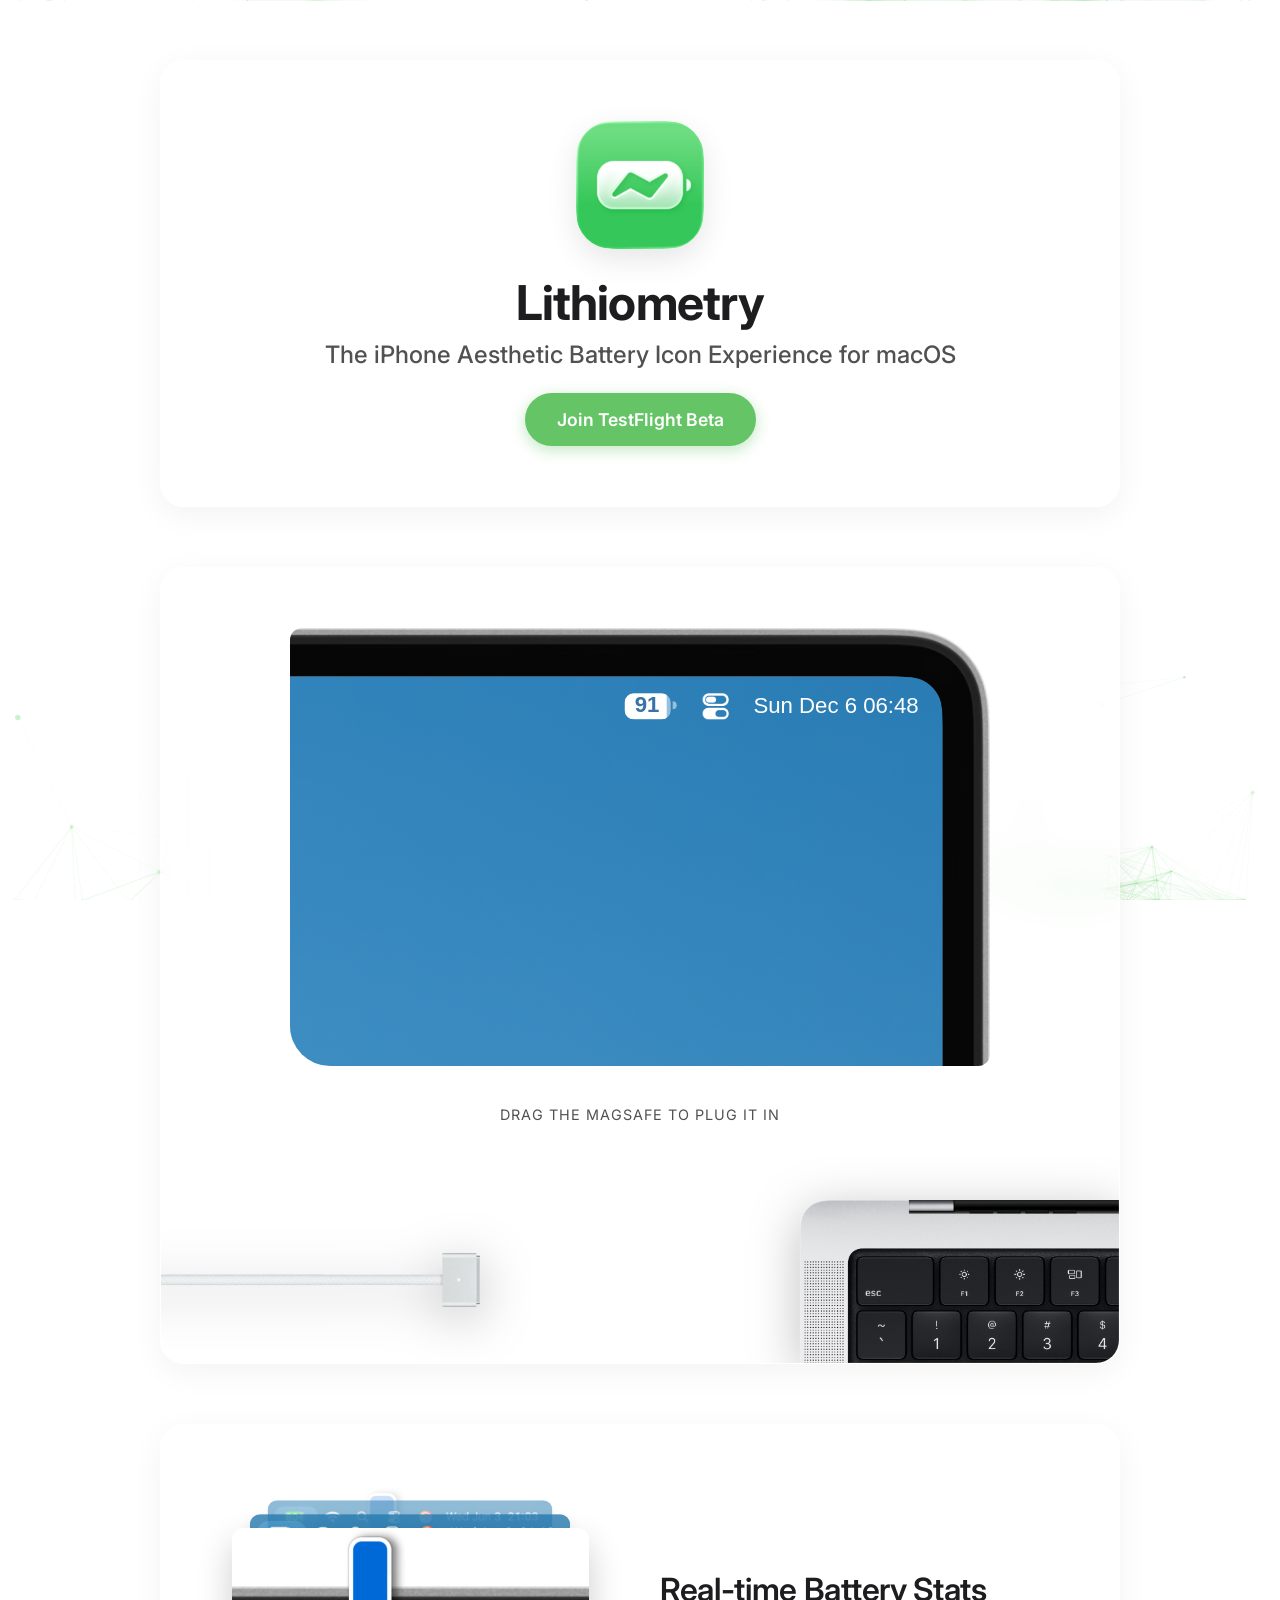
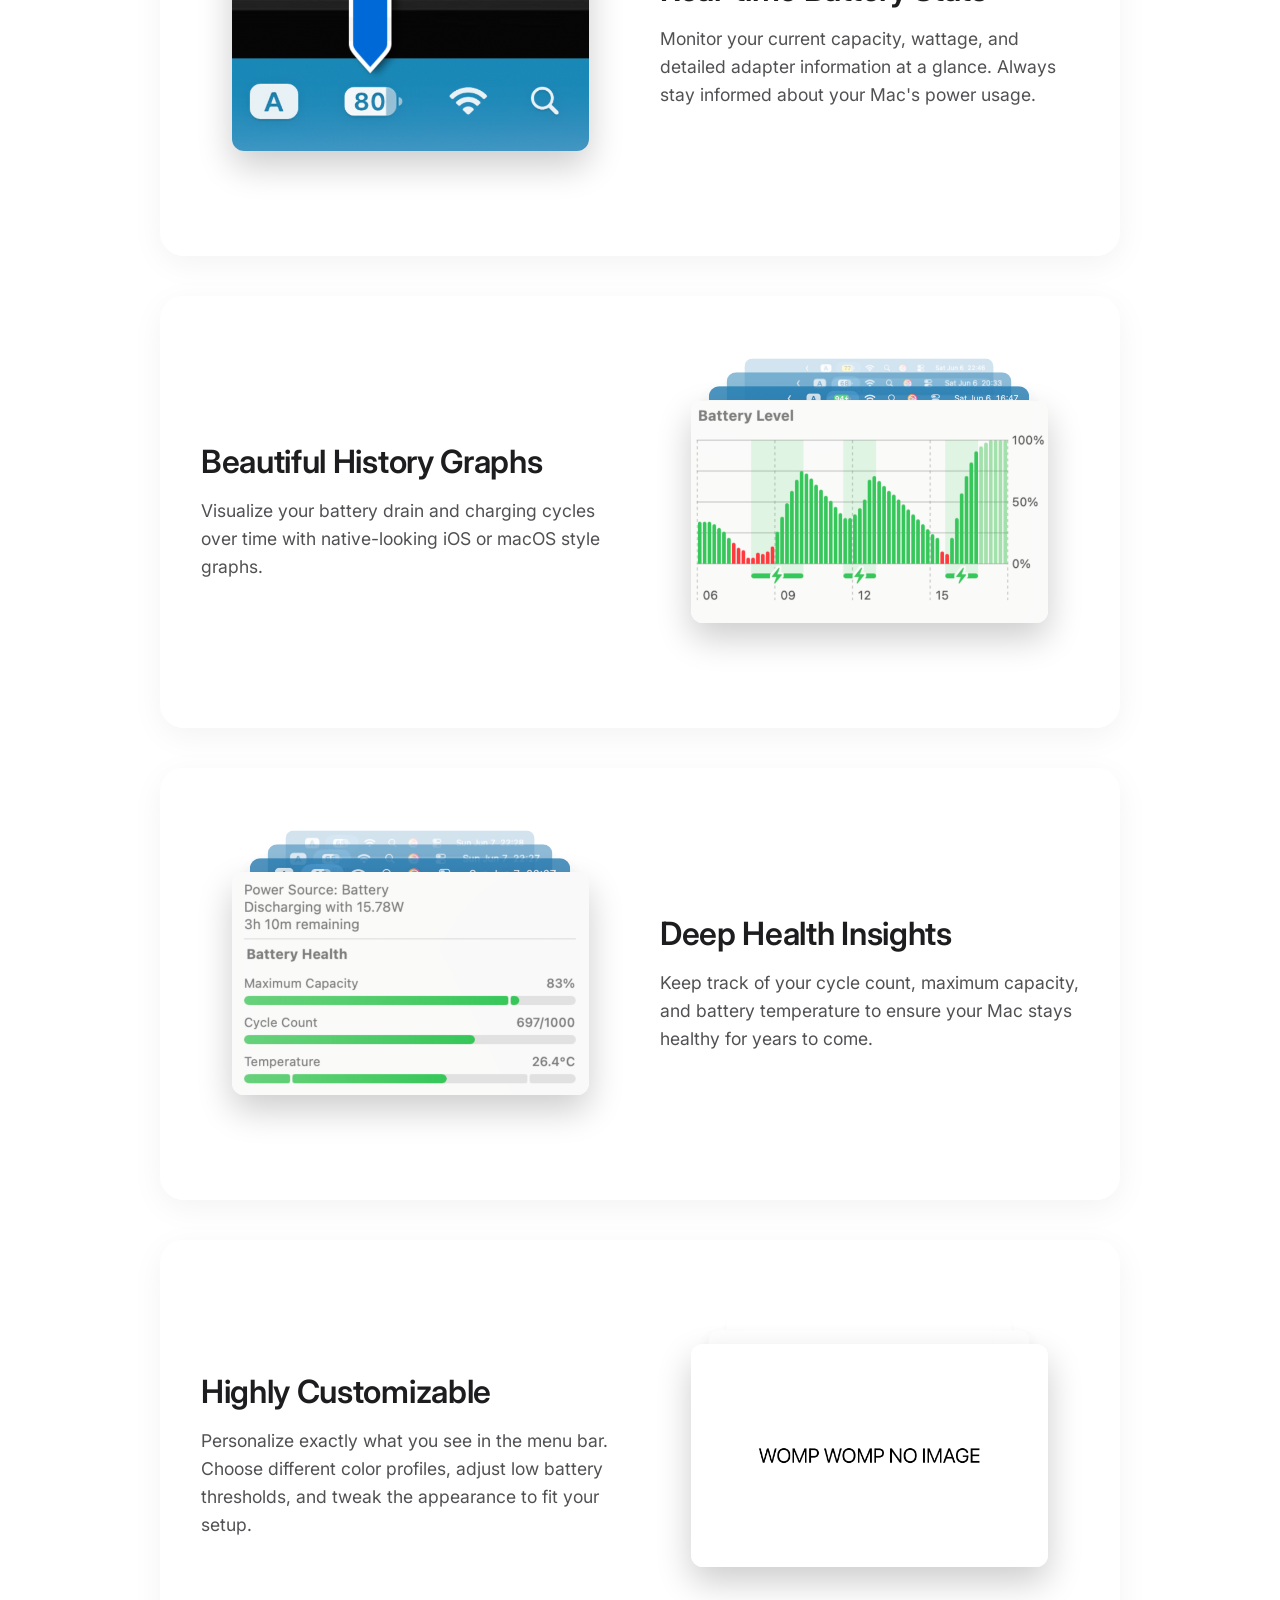
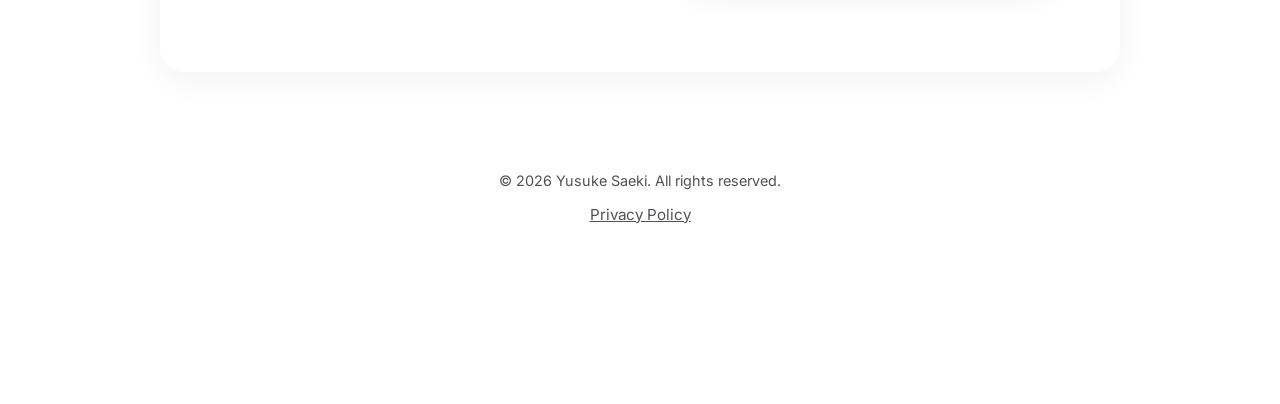
==== lithiometry/index.html @ 9f3504cd "update lithiometry showcase images with new assets" ====
<!DOCTYPE html>
<html lang="en">

<head>
    <meta charset="UTF-8">
    <meta name="viewport" content="width=device-width, initial-scale=1.0">
    <title>Lithiometry - Advanced Battery Monitor</title>

    <!-- Favicon -->
    <link rel="icon" type="image/png" href="../Resources/lithiometry_icon_default.png">
    <link rel="apple-touch-icon" href="../Resources/lithiometry_icon_default.png">

    <!-- Open Graph / Facebook / Slack -->
    <meta property="og:type" content="website">
    <meta property="og:url" content="https://ysthestudio.github.io/lithiometry/">
    <meta property="og:title" content="Lithiometry - The iPhone Aesthetic Battery Icon Experience">
    <meta property="og:description"
        content="The iPhone Aesthetic Battery Icon Experience for macOS. Monitor your current capacity, wattage, and detailed adapter information at a glance.">
    <!-- Replace this image URL with a nice 1200x630 banner-->
    <meta property="og:image" content="https://ysthestudio.github.io/Resources/lithiometry_thumbnail.png">

    <!-- Twitter / X -->
    <meta name="twitter:card" content="summary_large_image">
    <meta name="twitter:url" content="https://ysthestudio.github.io/lithiometry/">
    <meta name="twitter:title" content="Lithiometry - The iPhone Aesthetic Battery Icon Experience">
    <meta name="twitter:description"
        content="The iPhone Aesthetic Battery Icon Experience for macOS. Monitor your current capacity, wattage, and detailed adapter information at a glance.">
    <meta name="twitter:image" content="https://ysthestudio.github.io/Resources/lithiometry_thumbnail.png">

    <!-- Root styles for particles -->
    <link rel="stylesheet" href="../styles.css">
    <!-- Lithiometry specific styles -->
    <link rel="stylesheet" href="styles.css">
    <!-- Google Fonts -->
    <link rel="preconnect" href="https://fonts.googleapis.com">
    <link rel="preconnect" href="https://fonts.gstatic.com" crossorigin>
    <link href="https://fonts.googleapis.com/css2?family=Inter:wght@300;400;500;600;700&display=swap" rel="stylesheet">
</head>

<body>
    <div id="particles-js"></div>

    <main class="content-wrapper">
        <header class="glass-panel hero">
            <img src="../Resources/lithiometry_icon_default.png" alt="Lithiometry Icon" class="app-icon">
            <h1>Lithiometry</h1>
            <p class="tagline">The iPhone Aesthetic Battery Icon Experience for macOS</p>
            <a href="testflight/" class="download-btn">Join TestFlight Beta</a>
        </header>

        <section id="interactive-demo" class="glass-panel">
            <div class="demo-container">
                <!-- Screen and UI -->
                <div id="demo-screen-container">
                    <div id="demo-screen-scaler">
                        <img src="../Resources/screen.png" alt="MacBook Screen" id="demo-screen">
                        <div id="demo-menubar">
                            <div id="demo-battery">
                                <div class="battery-body">
                                    <div class="battery-fill"></div>
                                </div>
                                <div class="battery-tip"></div>
                                <div class="battery-text">42</div>
                                <img src="../Resources/bolt.png" class="battery-bolt" alt="Charging Bolt">
                            </div>
                            <div class="cc-wrapper">
                                <img src="../Resources/control_center.png" id="demo-control-center"
                                    alt="Control Center">
                                <div id="demo-cc-menu">
                                    <div class="cc-toggle" id="cc-low-power">
                                        <img src="../Resources/lowpower_off.png" class="cc-off"
                                            alt="Low Power Mode Off">
                                        <img src="../Resources/lowpower_on.png" class="cc-on" alt="Low Power Mode On">
                                    </div>
                                    <div class="cc-toggle" id="cc-high-power">
                                        <img src="../Resources/highpower_off.png" class="cc-off"
                                            alt="High Power Mode Off">
                                        <img src="../Resources/highpower_on.png" class="cc-on" alt="High Power Mode On">
                                    </div>
                                </div>
                            </div>
                            <div id="demo-clock">Tue Jun 2 16:30</div>
                        </div>
                    </div>
                </div>
                <div class="demo-instructions">Drag the MagSafe to plug it in</div>
                <!-- Keyboard and MagSafe -->
                <div id="demo-desk">
                    <img src="../Resources/keyboard.png" alt="MacBook Keyboard" id="demo-keyboard">
                    <div id="demo-snap-zone"></div>
                    <div id="demo-magsafe" draggable="false">
                        <img src="../Resources/magsafe.png" class="magsafe-base" alt="MagSafe Cable" draggable="false">
                        <img src="../Resources/magsafe_charging.png" class="magsafe-led magsafe-amber"
                            alt="MagSafe Charging" draggable="false">
                        <img src="../Resources/magsafe_charged.png" class="magsafe-led magsafe-green"
                            alt="MagSafe Charged" draggable="false">
                    </div>
                    <div id="demo-usbc" draggable="false">
                        <img src="../Resources/usbc_cable.png" class="usbc-base" alt="USB-C Cable" draggable="false">
                    </div>
                </div>
            </div>
        </section>


        <section class="features">
            <div class="glass-panel feature-card">
                <div class="lightbox-nav lightbox-prev">
                    <svg width="24" height="24" viewBox="0 0 24 24" fill="none" stroke="currentColor" stroke-width="2"
                        stroke-linecap="round" stroke-linejoin="round">
                        <polyline points="15 18 9 12 15 6"></polyline>
                    </svg>
                </div>
                <div class="lightbox-nav lightbox-next">
                    <svg width="24" height="24" viewBox="0 0 24 24" fill="none" stroke="currentColor" stroke-width="2"
                        stroke-linecap="round" stroke-linejoin="round">
                        <polyline points="9 18 15 12 9 6"></polyline>
                    </svg>
                </div>
                <div class="feature-image-container image-stack">
                    <img src="../Resources/lithiometry_showcase_1-1.png" alt="Showcase 1-1" class="feature-image">
                    <img src="../Resources/lithiometry_showcase_1-2.png" alt="Showcase 1-2" class="feature-image">
                    <img src="../Resources/lithiometry_showcase_1-3.png" alt="Showcase 1-3" class="feature-image">
                    <!-- <img src="../Resources/lithiometry_showcase_1-4.png" alt="Showcase 1-4" class="feature-image"> -->
                </div>
                <div class="feature-text">
                    <h2>Real-time Battery Stats</h2>
                    <p>Monitor your current capacity, wattage, and detailed adapter information at a glance. Always stay
                        informed about your Mac's power usage.</p>
                </div>
            </div>

            <div class="glass-panel feature-card reverse">
                <div class="lightbox-nav lightbox-prev">
                    <svg width="24" height="24" viewBox="0 0 24 24" fill="none" stroke="currentColor" stroke-width="2"
                        stroke-linecap="round" stroke-linejoin="round">
                        <polyline points="15 18 9 12 15 6"></polyline>
                    </svg>
                </div>
                <div class="lightbox-nav lightbox-next">
                    <svg width="24" height="24" viewBox="0 0 24 24" fill="none" stroke="currentColor" stroke-width="2"
                        stroke-linecap="round" stroke-linejoin="round">
                        <polyline points="9 18 15 12 9 6"></polyline>
                    </svg>
                </div>
                <div class="feature-image-container image-stack">
                    <img src="../Resources/lithiometry_showcase_2-1.png" alt="Showcase 2-1" class="feature-image">
                    <img src="../Resources/lithiometry_showcase_2-2.png" alt="Showcase 2-2" class="feature-image">
                    <img src="../Resources/lithiometry_showcase_2-3.png" alt="Showcase 2-3" class="feature-image">
                    <img src="../Resources/lithiometry_showcase_2-4.png" alt="Showcase 2-4" class="feature-image">
                </div>
                <div class="feature-text">
                    <h2>Beautiful History Graphs</h2>
                    <p>Visualize your battery drain and charging cycles over time with native-looking iOS or macOS style
                        graphs.</p>
                </div>
            </div>

            <div class="glass-panel feature-card">
                <div class="lightbox-nav lightbox-prev">
                    <svg width="24" height="24" viewBox="0 0 24 24" fill="none" stroke="currentColor" stroke-width="2"
                        stroke-linecap="round" stroke-linejoin="round">
                        <polyline points="15 18 9 12 15 6"></polyline>
                    </svg>
                </div>
                <div class="lightbox-nav lightbox-next">
                    <svg width="24" height="24" viewBox="0 0 24 24" fill="none" stroke="currentColor" stroke-width="2"
                        stroke-linecap="round" stroke-linejoin="round">
                        <polyline points="9 18 15 12 9 6"></polyline>
                    </svg>
                </div>
                <div class="feature-image-container image-stack">
                    <img src="../Resources/lithiometry_showcase_3-1.png" alt="Showcase 3-1" class="feature-image">
                    <img src="../Resources/lithiometry_showcase_3-2.png" alt="Showcase 3-2" class="feature-image">
                    <img src="../Resources/lithiometry_showcase_3-3.png" alt="Showcase 3-3" class="feature-image">
                    <img src="../Resources/lithiometry_showcase_3-4.png" alt="Showcase 3-4" class="feature-image">
                </div>
                <div class="feature-text">
                    <h2>Deep Health Insights</h2>
                    <p>Keep track of your cycle count, maximum capacity, and battery temperature to ensure your Mac
                        stays healthy for years to come.</p>
                </div>
            </div>

            <div class="glass-panel feature-card reverse">
                <div class="lightbox-nav lightbox-prev">
                    <svg width="24" height="24" viewBox="0 0 24 24" fill="none" stroke="currentColor" stroke-width="2"
                        stroke-linecap="round" stroke-linejoin="round">
                        <polyline points="15 18 9 12 15 6"></polyline>
                    </svg>
                </div>
                <div class="lightbox-nav lightbox-next">
                    <svg width="24" height="24" viewBox="0 0 24 24" fill="none" stroke="currentColor" stroke-width="2"
                        stroke-linecap="round" stroke-linejoin="round">
                        <polyline points="9 18 15 12 9 6"></polyline>
                    </svg>
                </div>
                <div class="feature-image-container image-stack">
                    <img src="../Resources/placeholder4.png" alt="Showcase 4" class="feature-image">
                    <img src="../Resources/placeholder1.png" alt="Showcase 1" class="feature-image">
                    <img src="../Resources/placeholder2.png" alt="Showcase 2" class="feature-image">
                    <img src="../Resources/placeholder3.png" alt="Showcase 3" class="feature-image">
                </div>
                <div class="feature-text">
                    <h2>Highly Customizable</h2>
                    <p>Personalize exactly what you see in the menu bar. Choose different color profiles, adjust low
                        battery thresholds, and tweak the appearance to fit your setup.</p>
                </div>
            </div>
        </section>

        <footer>
            <p>&copy; 2026 Yusuke Saeki. All rights reserved.</p>
            <a href="privacy/" class="privacy-link">Privacy Policy</a>
        </footer>
    </main>

    <script src="../particles.min.js"></script>
    <script src="../script.js"></script>
    <script src="demo.js"></script>
    <script>
        // Initialize image stacks to support any number of images
        document.querySelectorAll('.image-stack').forEach(stack => {
            const images = Array.from(stack.querySelectorAll('.feature-image'));
            if (images.length === 0) return;

            // If less than 4, duplicate the FULL set until we have at least 4
            // This prevents duplicate adjacent images when rotating (e.g. A, B, C -> A, B, C, A, B, C)
            if (images.length < 4) {
                const multiplier = Math.ceil(4 / images.length);
                for (let m = 1; m < multiplier; m++) {
                    images.forEach(img => {
                        const clone = img.cloneNode(true);
                        stack.appendChild(clone);
                    });
                }
            }

            // Assign initial classes based on DOM order
            const allImages = Array.from(stack.querySelectorAll('.feature-image'));
            allImages.forEach((img, index) => {
                img.className = img.className.replace(/stack-pos-\d/g, '').trim();
                img.classList.remove('stack-in-back');

                if (index < 4) {
                    img.classList.add(`stack-pos-${index}`);
                } else {
                    img.classList.add('stack-in-back');
                }
            });
        });

        function cycleStack(container, forceDirection = null) {
            if (container.dataset.animating === 'true') return;
            container.dataset.animating = 'true';

            const images = Array.from(container.querySelectorAll('.feature-image:not(.ghost-clone)'));
            const frontImg = images[0];

            const isReverse = container.closest('.feature-card').classList.contains('reverse');
            const outClass = forceDirection || (isReverse ? 'stack-out-right' : 'stack-out-left');

            if (frontImg) {
                // 1. Create a ghost clone for the flick-out animation (copies inline drag styles)
                const clone = frontImg.cloneNode(true);
                clone.classList.add('ghost-clone');
                container.appendChild(clone);

                // Force layout so clone locks in its starting dragged position
                clone.getBoundingClientRect();

                // Re-enable CSS transitions on clone
                clone.style.transition = '';

                if (typeof forceDirection === 'number') {
                    // Extract the exact absolute pixel position from the active CSS state
                    let currentTx = 0;
                    const computed = window.getComputedStyle(clone).transform;
                    if (computed && computed !== 'none') {
                        const vals = computed.split('(')[1].split(')')[0].split(',');
                        currentTx = parseFloat(vals[4]);
                    }

                    // Dynamic trajectory! Force the travel distance to be exactly 50% of the screen width from the starting point
                    const targetX = currentTx + Math.sign(forceDirection) * (window.innerWidth * 0.5);
                    const targetRotate = forceDirection * 0.1 + Math.sign(forceDirection) * 20;
                    clone.style.transform = `translateX(${targetX}px) translateY(-50px) scale(0.9) rotate(${targetRotate}deg)`;
                    clone.className = clone.className.replace(/stack-pos-\d/g, '').trim();
                    clone.classList.add('stack-out-dynamic');
                } else {
                    // Fallback to static CSS destination
                    clone.style.transform = '';
                    clone.className = clone.className.replace(/stack-pos-\d/g, '').trim();
                    clone.classList.add(outClass);
                }

                // Destroy clone after animation finishes
                setTimeout(() => clone.remove(), 500);

                // 2. Clear real image inline styles so it can teleport!
                frontImg.style.transition = '';
                frontImg.style.transform = '';
                frontImg.style.opacity = '';

                // Instantly teleport the REAL image to the back
                frontImg.className = 'feature-image stack-in-back';
                container.appendChild(frontImg);

                // Force layout so teleport happens instantly
                frontImg.getBoundingClientRect();

                // 3. Begin animating REAL images into their new positions
                const newImages = Array.from(container.querySelectorAll('.feature-image:not(.ghost-clone)'));
                newImages.forEach((img, index) => {
                    img.className = img.className.replace(/stack-pos-\d/g, '').replace('stack-in-back', '').trim();
                    if (!img.classList.contains('feature-image')) {
                        img.classList.add('feature-image');
                    }
                    if (index < 4) {
                        img.classList.add(`stack-pos-${index}`);
                    } else {
                        img.classList.add('stack-in-back');
                    }
                });
            }

            setTimeout(() => {
                container.dataset.animating = 'false';
            }, 150);
        }

        // Add touch and mouse drag capabilities to all image stacks
        document.querySelectorAll('.image-stack').forEach(stack => {
            let isDragging = false;
            let startX = 0;
            let currentX = 0;
            let topCard = null;

            stack.addEventListener('pointerdown', (e) => {
                // Ignore clicks if animating or if it's a right click
                if (stack.dataset.animating === 'true' || e.button === 2) return;

                const cardContainer = stack.closest('.feature-card');
                if (cardContainer && cardContainer.classList.contains('expanded')) {
                    // When expanded, strictly restrict dragging to the front card!
                    if (!e.target.classList.contains('stack-pos-0')) {
                        return;
                    }
                }

                topCard = stack.querySelector('.stack-pos-0');
                if (topCard) {
                    isDragging = true;
                    startX = e.clientX;
                    currentX = startX; // Initialize currentX
                    topCard.style.transition = 'opacity 0.2s ease';
                    stack.classList.add('is-dragging');
                    stack.setPointerCapture(e.pointerId);
                }
            });

            stack.addEventListener('pointermove', (e) => {
                if (!isDragging || !topCard) return;
                currentX = e.clientX;
                const deltaX = currentX - startX;
                const rotate = Math.max(-45, Math.min(45, deltaX * 0.05));

                // Fade to 80% opacity to visually indicate that the flick threshold has been reached!
                if (Math.abs(deltaX) > 100) {
                    topCard.style.opacity = '0.8';
                } else {
                    topCard.style.opacity = '1';
                }

                const card = stack.closest('.feature-card');
                if (card && card.classList.contains('expanded')) {
                    const style = getComputedStyle(card);
                    const expandX = style.getPropertyValue('--expand-x').trim();
                    const expandY = style.getPropertyValue('--expand-y').trim() || '0px';
                    const expandScale = style.getPropertyValue('--expand-scale').trim();
                    // Apply deltaX seamlessly on top of the expanded CSS state
                    topCard.style.transform = `translate(calc(${expandX} + ${deltaX}px), ${expandY}) scale(${expandScale}) rotate(${rotate}deg)`;
                } else {
                    // Normal drag state
                    topCard.style.transform = `translateX(${deltaX}px) scale(1.02) rotate(${rotate}deg)`;
                }
            });

            const handlePointerEnd = (e) => {
                if (!isDragging) return;
                isDragging = false;
                stack.classList.remove('is-dragging');

                try {
                    stack.releasePointerCapture(e.pointerId);
                } catch (err) { } // Ignore if capture was already lost

                if (!topCard) return;

                const deltaX = currentX - startX;

                // If dragged more than 100px, trigger the cycle!
                if (Math.abs(deltaX) > 100) {
                    cycleStack(stack, deltaX);
                    const card = stack.closest('.feature-card');
                    if (card) {
                        card.dataset.ignoreClick = 'true';
                        setTimeout(() => delete card.dataset.ignoreClick, 50);
                    }
                } else {
                    // Restore CSS transition engine and clear inline transforms for snap back
                    topCard.style.transition = '';
                    topCard.style.transform = '';
                    topCard.style.opacity = '';

                    if (Math.abs(deltaX) < 10) {
                        // It was a tap/click! Toggle the expanded lightbox state
                        const card = stack.closest('.feature-card');
                        if (card) {
                            if (!card.classList.contains('expanded')) {
                                // Dynamically calculate the exact physical distance to the center of the card!
                                const cardRect = card.getBoundingClientRect();
                                const stackRect = stack.getBoundingClientRect();

                                const cardCenter = cardRect.left + cardRect.width / 2;
                                const stackCenter = stackRect.left + stackRect.width / 2;
                                const offsetToCenter = cardCenter - stackCenter;

                                const cardCenterY = cardRect.top + cardRect.height / 2;
                                const stackCenterY = stackRect.top + stackRect.height / 2;
                                const offsetToCenterY = cardCenterY - stackCenterY;

                                card.style.setProperty('--expand-x', `${offsetToCenter}px`);
                                card.style.setProperty('--expand-y', `${offsetToCenterY}px`);
                                card.classList.add('expanded');
                                card.dataset.ignoreClick = 'true';
                                setTimeout(() => delete card.dataset.ignoreClick, 50);
                            }
                        }
                    }
                }

                topCard = null;
            };

            stack.addEventListener('pointerup', handlePointerEnd);
            stack.addEventListener('pointercancel', handlePointerEnd);
        });

        // Setup lightbox navigation buttons
        document.querySelectorAll('.lightbox-nav').forEach(btn => {
            btn.addEventListener('pointerdown', e => e.stopPropagation());
            btn.addEventListener('click', e => {
                e.stopPropagation();
                const card = btn.closest('.feature-card');
                const stack = card.querySelector('.image-stack');
                if (btn.classList.contains('lightbox-prev')) {
                    // Simulate a fast swipe to the left
                    cycleStack(stack, -150);
                } else {
                    // Simulate a fast swipe to the right
                    cycleStack(stack, 150);
                }
            });
        });

        // Keep expanded images perfectly centered during device orientation changes
        window.addEventListener('resize', () => {
            document.querySelectorAll('.feature-card.expanded').forEach(card => {
                const stack = card.querySelector('.image-stack');
                if (stack) {
                    const cardRect = card.getBoundingClientRect();
                    const stackRect = stack.getBoundingClientRect();

                    const cardCenter = cardRect.left + cardRect.width / 2;
                    const stackCenter = stackRect.left + stackRect.width / 2;
                    const offsetToCenter = cardCenter - stackCenter;

                    const cardCenterY = cardRect.top + cardRect.height / 2;
                    const stackCenterY = stackRect.top + stackRect.height / 2;
                    const offsetToCenterY = cardCenterY - stackCenterY;

                    card.style.setProperty('--expand-x', `${offsetToCenter}px`);
                    card.style.setProperty('--expand-y', `${offsetToCenterY}px`);
                }
            });
        });

        // Click outside to minimize
        document.addEventListener('click', e => {
            // Ignore clicks on lightbox navigation buttons
            if (e.target.closest('.lightbox-nav')) return;

            const expandedCard = document.querySelector('.feature-card.expanded');

            // Minimize if they clicked the overlay OR background cards, but NEVER the main zoomed image
            if (expandedCard && e.target.closest('.feature-card.expanded')) {
                if (!e.target.classList.contains('stack-pos-0') && !expandedCard.dataset.ignoreClick) {
                    expandedCard.classList.remove('expanded');
                }
            }
        });
    </script>
</body>

</html>
---- styles.css ----
:root {
    --bg-color: #ffffff;
}

* {
    margin: 0;
    padding: 0;
    box-sizing: border-box;
}

body, html {
    background-color: var(--bg-color);
    overflow: hidden;
    width: 100%;
    height: 100%;
}

#particles-js {
    position: fixed;
    top: 0;
    left: 0;
    width: 100%;
    height: 100%;
    z-index: 0;
}
---- lithiometry/styles.css ----
:root {
    --glass-bg: rgba(255, 255, 255, 0.4);
    --glass-border: rgba(255, 255, 255, 0.5);
    --glass-shadow: rgba(0, 0, 0, 0.05);
    --text-primary: #1d1d1f;
    --text-secondary: #515154;
    --accent: #65C466;
    /* Green from particles */
    --accent-hover: #54a555;
}

body,
html {
    overflow-y: auto !important;
    /* override the overflow: hidden in root styles.css */
    height: auto !important;
    min-height: 100vh;
    font-family: 'Inter', -apple-system, BlinkMacSystemFont, sans-serif;
    color: var(--text-primary);
    scroll-behavior: smooth;
}

#particles-js {
    pointer-events: none;
}

.content-wrapper {
    position: relative;
    z-index: 10;
    max-width: 1000px;
    margin: 0 auto;
    padding: 60px 20px;
    display: flex;
    flex-direction: column;
    gap: 60px;
}

.glass-panel {
    background: var(--glass-bg);
    backdrop-filter: blur(20px);
    -webkit-backdrop-filter: blur(20px);
    border: 1px solid var(--glass-border);
    border-radius: 24px;
    box-shadow: 0 8px 32px var(--glass-shadow);
    padding: 40px;
    transition: transform 0.3s ease, box-shadow 0.3s ease;
}

.glass-panel:hover {
    transform: translateY(-5px);
    box-shadow: 0 12px 48px rgba(0, 0, 0, 0.1);
}

.hero {
    text-align: center;
    display: flex;
    flex-direction: column;
    align-items: center;
    padding: 60px 40px;
    animation: fadeUp 0.8s ease-out;
}

.app-icon {
    width: 128px;
    height: 128px;
    margin-bottom: 24px;
    border-radius: 36px;
    box-shadow: 0 10px 30px rgba(0, 0, 0, 0.1);
}

.hero h1 {
    font-size: 3rem;
    font-weight: 700;
    letter-spacing: -0.02em;
    margin-bottom: 8px;
}

.hero .tagline {
    font-size: 1.5rem;
    font-weight: 500;
    color: var(--text-secondary);
    margin-bottom: 24px;
}

.hero .description {
    font-size: 1.1rem;
    max-width: 600px;
    line-height: 1.6;
    color: var(--text-secondary);
    margin-bottom: 40px;
}

.download-btn {
    display: inline-block;
    background: var(--accent);
    color: white;
    font-weight: 600;
    font-size: 1.1rem;
    padding: 16px 32px;
    border-radius: 999px;
    text-decoration: none;
    transition: all 0.2s ease;
    box-shadow: 0 4px 15px rgba(101, 196, 102, 0.4);
}

.download-btn:hover {
    background: var(--accent-hover);
    transform: scale(1.05);
    box-shadow: 0 6px 20px rgba(101, 196, 102, 0.5);
}

.privacy-link {
    display: block;
    margin-top: 16px;
    color: var(--text-secondary);
    text-decoration: underline;
    font-size: 0.95rem;
    transition: color 0.2s ease;
}

.privacy-link:hover {
    color: var(--accent);
}

.features {
    display: flex;
    flex-direction: column;
    gap: 40px;
}

.lightbox-nav {
    position: absolute;
    top: 50%;
    transform: translateY(-50%);
    width: 48px;
    height: 48px;
    background: rgba(255, 255, 255, 0.15);
    backdrop-filter: blur(8px);
    border: 1px solid rgba(255, 255, 255, 0.2);
    border-radius: 50%;
    display: flex;
    align-items: center;
    justify-content: center;
    color: white;
    cursor: pointer;
    z-index: 30;
    opacity: 0;
    pointer-events: none;
    transition: all 0.3s ease;
    user-select: none;
    -webkit-user-select: none;
}

.lightbox-nav:hover {
    background: rgba(255, 255, 255, 0.25);
    transform: translateY(-50%) scale(1.1);
}

.lightbox-nav:active {
    transform: translateY(-50%) scale(0.95);
}

.feature-card.expanded .lightbox-nav {
    opacity: 1;
    pointer-events: auto;
}

.lightbox-prev {
    left: 40px;
}

.lightbox-next {
    right: 40px;
}

.lightbox-nav svg {
    pointer-events: none;
}

.feature-card {
    display: flex;
    align-items: center;
    gap: 40px;
    padding: 40px;
    position: relative;
    --expand-x: 55%;
    --expand-scale: 1.8;
}

.feature-card::after {
    content: '';
    position: absolute;
    inset: 0;
    background: rgba(0, 0, 0, 0.4);
    border-radius: inherit;
    opacity: 0;
    transition: opacity 0.4s ease;
    pointer-events: none;
    z-index: 5;
    backdrop-filter: blur(5px);
}

.feature-card.expanded {
    cursor: zoom-out;
}

.feature-card.expanded::after {
    opacity: 1;
}

.feature-card.expanded .image-stack {
    z-index: 10;
    cursor: zoom-out;
}

.feature-card.expanded .image-stack .stack-pos-0 {
    transform: translate(var(--expand-x), var(--expand-y, 0px)) scale(var(--expand-scale));
    z-index: 20;
    box-shadow: 0 40px 80px rgba(0, 0, 0, 0.5);
    cursor: grab;
}

.feature-card.expanded .image-stack.is-dragging .stack-pos-0 {
    cursor: grabbing !important;
}

.feature-card.expanded .feature-text {
    opacity: 0.2;
    filter: blur(4px);
}

.feature-card .feature-text {
    transition: opacity 0.4s ease, filter 0.4s ease;
}

.feature-card.reverse {
    flex-direction: row-reverse;
    --expand-x: -55%;
}

.image-stack {
    flex: 1;
    position: relative;
    width: 100%;
    height: 350px;
    cursor: pointer;
    perspective: 1000px;
    display: flex;
    justify-content: center;
    align-items: center;
    touch-action: none;
    user-select: none;
    -webkit-user-select: none;
}

.image-stack .feature-image {
    position: absolute;
    width: 85%;
    max-width: 400px;
    height: auto;
    border-radius: 12px;
    transition: all 0.5s cubic-bezier(0.25, 1, 0.5, 1);
    transform-origin: center center;
    -webkit-user-drag: none;
    user-select: none;
    -webkit-user-select: none;
}

.stack-pos-0 {
    transform: translateY(0) scale(1);
    z-index: 4;
    opacity: 1;
    box-shadow: 0 15px 35px rgba(0, 0, 0, 0.2);
}

.stack-pos-1 {
    transform: translateY(-25px) scale(0.9);
    z-index: 3;
    opacity: 0.8;
    box-shadow: 0 10px 20px rgba(0, 0, 0, 0.1);
}

.stack-pos-2 {
    transform: translateY(-50px) scale(0.8);
    z-index: 2;
    opacity: 0.5;
    box-shadow: 0 5px 10px rgba(0, 0, 0, 0.05);
}

.stack-pos-3 {
    transform: translateY(-75px) scale(0.7);
    z-index: 1;
    opacity: 0.2;
    box-shadow: 0 2px 5px rgba(0, 0, 0, 0.02);
    pointer-events: none;
}

.stack-out-right {
    transform: translateX(120%) translateY(-20px) scale(0.9) rotate(10deg);
    z-index: 5;
    opacity: 0.0;
    pointer-events: none;
}

.stack-out-left {
    transform: translateX(-120%) translateY(-20px) scale(0.9) rotate(-10deg);
    z-index: 5;
    opacity: 0.0;
    pointer-events: none;
}

.stack-out-dynamic {
    z-index: 5;
    opacity: 0.0 !important;
    pointer-events: none;
}

.stack-in-back {
    transform: translateY(-100px) scale(0.5);
    z-index: 1;
    opacity: 0;
    pointer-events: none;
    transition: none !important;
}

.image-stack:hover .stack-pos-0 {
    transform: translateY(0px) scale(1.02);
    box-shadow: 0 15px 35px rgba(0, 0, 0, 0.3);
}

.feature-text {
    flex: 1;
}

.feature-text h2 {
    font-size: 2rem;
    font-weight: 600;
    margin-bottom: 16px;
    letter-spacing: -0.01em;
}

.feature-text p {
    font-size: 1.1rem;
    line-height: 1.6;
    color: var(--text-secondary);
}

footer {
    text-align: center;
    padding: 40px 20px 120px;
    color: var(--text-secondary);
    font-size: 0.9rem;
}

@keyframes fadeUp {
    from {
        opacity: 0;
        transform: translateY(30px);
    }

    to {
        opacity: 1;
        transform: translateY(0);
    }
}

/* Scroll reveals */
.feature-card {
    animation: reveal 0.8s ease-out both;
    animation-timeline: view();
    animation-range: entry 5% cover 15%;
}

@keyframes reveal {
    from {
        opacity: 0;
        transform: translateY(50px) scale(0.95);
    }

    to {
        opacity: 1;
        transform: translateY(0) scale(1);
    }
}

@media (max-width: 768px) {

    .feature-card,
    .feature-card.reverse {
        flex-direction: column;
        text-align: center;
        gap: 20px;
        --expand-x: 0%;
        --expand-scale: 1.15;
    }

    .lightbox-prev {
        left: 10px;
    }

    .lightbox-next {
        right: 10px;
    }

    .image-stack,
    .feature-text {
        flex: none;
        width: 100%;
    }

    .image-stack {
        height: 280px;
        margin-top: 20px;
        margin-bottom: 0;
    }

    .hero h1 {
        font-size: 2.2rem;
    }

    .hero .tagline {
        font-size: 1.2rem;
    }
}

/* Interactive Demo Scene */
#interactive-demo {
    display: flex;
    flex-direction: column;
    align-items: center;
    padding: 60px 20px 25% 20px;
    /* Fluid aspect-ratio padding (16.94% keyboard + 8% gap) */
    position: relative;
    overflow: hidden;
}

.demo-container {
    width: 100%;
    max-width: 900px;
    display: flex;
    flex-direction: column;
    align-items: center;
    gap: 20px;
}

#demo-screen-container {
    position: relative;
    width: 100%;
    max-width: 700px;
    border-radius: 12px;
    border-bottom-left-radius: 40px;
    overflow: hidden;
    user-select: none;
    -webkit-user-select: none;
}

#demo-screen-container img {
    -webkit-user-drag: none;
    user-select: none;
    -webkit-user-select: none;
}

#demo-screen-scaler {
    width: 100%;
    height: 100%;
    /* Translate offsets hide 100px of the 2560x1600 original image (3.9% X, 6.25% Y) */
    transform: scale(2) translate(3.90625%, -6.25%);
    transform-origin: top right;
}

#demo-screen {
    width: 100%;
    height: auto;
    display: block;
}

/* Menubar overlay */
#demo-menubar {
    --base-h: 50cqh;
    --h: var(--js-h, var(--base-h));

    position: absolute;
    top: 12%;
    right: 9%;
    height: 6%;
    width: 45%;
    /* Provide intrinsic width for size container query and clock */
    container-type: size;
    display: flex;
    align-items: center;
    justify-content: flex-end;
}

/* Battery Icon CSS replicating swift logic */
#demo-battery {
    /* The base grid height from your container */
    --body-w: calc(var(--h) * 23.5 / 13);

    position: relative;
    width: calc(var(--h) * 27 / 13);
    height: calc(var(--h) * 22 / 13);
    display: flex;
    align-items: center;
    font-family: -apple-system, BlinkMacSystemFont, "Segoe UI", sans-serif;
}

@media (max-width: 768px),
(orientation: portrait) {
    /* Portrait specific overrides if necessary */
}

/* The 23.5x13 Body */
.battery-body {
    position: absolute;
    left: 0;
    width: var(--body-w);
    height: var(--h);
    border-radius: calc(var(--h) * 4.5 / 13);
    background: rgba(255, 255, 255, 0.5);
    /* Base Knockout background */
    overflow: hidden;
    transition: background-color 0.3s cubic-bezier(0.33, 1, 0.68, 1);
}

/* The Fill */
.battery-fill {
    height: 100%;
    background: white;
    /* Controlled via JS */
    min-width: 5%;
    /* Prevent total disappearance > 0 */
    transition: width 0.1s linear,
        background-color 0.3s cubic-bezier(0.33, 1, 0.68, 1);
}

/* The Tip (1pt gap, 1.5x4 tip) */
.battery-tip {
    position: absolute;
    left: calc(var(--body-w) + calc(var(--h) * 1 / 13));
    width: calc(var(--h) * 1.5 / 13);
    height: calc(var(--h) * 4 / 13);
    background: rgba(255, 255, 255, 0.5);
    /* Matches body background */
    border-radius: 0 calc(var(--h) * 2 / 13) calc(var(--h) * 2 / 13) 0;
    transition: background-color 0.3s cubic-bezier(0.33, 1, 0.68, 1);
}

/* Text Layer */
.battery-text {
    position: absolute;
    top: 0;
    left: 0;
    width: var(--body-w);
    height: 100%;
    display: flex;
    align-items: center;
    justify-content: center;
    font-size: calc(var(--h) * 11 / 13);
    font-weight: 600;

    /* Faked Knockout effect matching wallpaper color */
    color: #3972a7;
    mix-blend-mode: normal;

    /* -3% translation provides optical centering for SF Pro */
    transform: translateY(-3%) translateX(calc(var(--h) * -0.25 / 13));
    /* Unplugged offset */
    transition: transform 0.3s cubic-bezier(0.33, 1, 0.68, 1),
        color 0.3s cubic-bezier(0.33, 1, 0.68, 1);
    z-index: 2;
}

/* Bolt Icon */
.battery-bolt {
    position: absolute;
    /* Aligned right of text center, accounting for swift boltX offset */
    left: calc(50% + calc(var(--h) * 3.0 / 13));
    height: calc(var(--h) * 8 / 13);
    /* Matched to text font-size */
    width: auto;
    object-fit: contain;

    /* Mask Hack for precise color control */
    background-color: #3972a7;
    -webkit-mask-image: url('../Resources/bolt.png');
    -webkit-mask-size: auto 95%;
    -webkit-mask-repeat: no-repeat;
    -webkit-mask-position: center;
    mask-image: url('../Resources/bolt.png');
    mask-size: auto 95%;
    mask-repeat: no-repeat;
    mask-position: center;
    object-position: -9999px -9999px;

    opacity: 0;
    transform: scale(1.2) translateY(-8.25%);
    transition: opacity 0.45s cubic-bezier(0.33, 1, 0.68, 1), transform 0.45s linear;
    z-index: 3;
}

#demo-battery.single-digit .battery-bolt {
    /* Pulls bolt closer when there's only 1 digit of text */
    left: calc(50% + calc(var(--h) * 1.0 / 13));
}

#demo-battery.ends-in-one .battery-bolt {
    /* Nudges bolt left proportionally to compensate for the narrower '1' glyph */
    margin-left: calc(var(--h) * -1.5 / 13);
}

#demo-clock {
    font-family: -apple-system, BlinkMacSystemFont, "Segoe UI", Roboto, Helvetica, Arial, sans-serif;
    font-size: calc(var(--h) * 11 / 13);
    font-weight: 500;
    color: white;
    margin-left: calc(var(--h) * 12 / 13);
    /* Space from battery */
    white-space: nowrap;
}

/* --- STATE: Plugged In --- */
#demo-battery.plugged-in .battery-body,
#demo-battery.plugged-in .battery-tip {
    /* Blended 25% with black */
    background: rgba(191, 191, 191, 0.5);
}

#demo-battery.plugged-in .battery-fill {
    background: #34c759;
    /* System Green */
}

#demo-battery.plugged-in .battery-text {
    color: white;
    mix-blend-mode: normal;
    transform: translateY(-3%) translateX(calc(var(--h) * -3.0 / 13));
    /* Plugged in offset */
}

#demo-battery.plugged-in .battery-bolt {
    opacity: 1;
    transform: scale(1.05) translateY(-8.25%);
    background-color: white;
}

/* --- STATE: Low Power Mode --- */
#demo-battery.low-power .battery-body,
#demo-battery.low-power .battery-tip {
    background: rgba(255, 255, 255, 0.62);
}

#demo-battery.low-power .battery-fill {
    background: #FFCC00;
}

#demo-battery.low-power .battery-text {
    color: black;
    mix-blend-mode: normal;
}

#demo-battery.low-power .battery-bolt {
    background-color: #000000;
}

/* --- STATE: Low Battery (<= 20%) --- */
#demo-battery.low-battery:not(.low-power) .battery-body,
#demo-battery.low-battery:not(.low-power) .battery-tip {
    background: rgba(191, 191, 191, 0.5);
    /* Same as Plugged In */
}

#demo-battery.low-battery:not(.low-power) .battery-fill {
    background: #FF3B30;
    /* macOS System Red */
}

#demo-battery.low-battery:not(.low-power) .battery-text {
    color: white;
    mix-blend-mode: normal;
}

/* --- STATE: Full (100%) --- */
#demo-battery.full:not(.low-power):not(.plugged-in) .battery-tip {
    background: white;
}

#demo-battery.full.plugged-in .battery-tip {
    background: #34c759;
}

#demo-battery.full.plugged-in .battery-text {
    transform: translateY(-3%) translateX(calc(var(--h) * -0.25 / 13));
    /* Return to normal center */
    transition: none;
    /* Instantly snap */
}

#demo-battery.full.plugged-in .battery-bolt {
    opacity: 0;
    transform: scale(1.15);
    background-color: #3972a7;
    transition: none;
    /* Instantly hide */
}

#demo-battery.full.low-power .battery-tip {
    background: #FFCC00;
}

.cc-wrapper {
    height: 100%;
    display: flex;
    align-items: center;
}

#demo-control-center {
    height: var(--h);
    width: auto;
    object-fit: contain;
    margin-left: calc(var(--h) * 12 / 13);
    /* Space from battery */
    cursor: pointer;
    transition: opacity 0.2s ease;
}

#demo-control-center:hover {
    opacity: 0.8;
}

/* Control Center Menu */
#demo-cc-menu {
    position: absolute;
    top: 150%;
    right: 0;
    left: auto;
    width: auto;
    opacity: 0;
    pointer-events: none;
    transform: translateY(-10px);
    transition: opacity 0.3s ease-out, transform 0.3s ease-out;
    z-index: 10;
    display: flex;
    flex-direction: row;
    gap: calc(100cqh * 0.5);
}

#demo-cc-menu.visible {
    opacity: 1;
    pointer-events: auto;
    transform: translateY(0);
}

.cc-toggle {
    position: relative;
    width: calc(100cqh * 5);
    cursor: pointer;
}

.cc-toggle img {
    width: 100%;
    height: auto;
    display: block;
    transition: opacity 0.3s ease-out;
    /* Optional slight scale down on click */
    transform: scale(1);
    transition: opacity 0.3s ease-out, transform 0.1s ease;
}

.cc-toggle:active img {
    transform: scale(0.96);
}

.cc-on {
    position: absolute;
    top: 0;
    left: 0;
    opacity: 0;
}

.cc-toggle.active .cc-on {
    opacity: 1;
}

.cc-toggle.active .cc-off {
    opacity: 0;
}

/* Keyboard and MagSafe Desk area */
#demo-desk {
    position: absolute;
    bottom: 0;
    right: 0;
    width: 33.33%;
    filter: drop-shadow(0 10px 25px rgba(0, 0, 0, 0.25));
    user-select: none;
    -webkit-user-select: none;
}

#demo-desk img {
    -webkit-user-drag: none;
    user-select: none;
    -webkit-user-select: none;
}

@media (max-width: 768px) {
    /* Mobile-specific adjustments can go here */
}

@media (max-width: 768px),
(orientation: portrait) {

    #demo-desk,
    .demo-instructions {
        display: none !important;
    }

    #interactive-demo {
        padding-bottom: 60px !important;
    }
}

#demo-keyboard {
    position: relative;
    z-index: 2;
    height: auto;
    width: 100%;
    display: block;
    user-select: none;
    pointer-events: none;
}

#demo-magsafe {
    position: absolute;
    right: 200%;
    /* Anchor exactly 1/3 from left of glass panel (200% of 1/3 desk width = 2/3 from right) */
    top: 49%;
    height: 33.33%;
    /* Scales perfectly with keyboard */
    width: auto;
    transform: translateY(-50%) translateX(0);
    cursor: grab;
    z-index: 1;
    user-select: none;
    transition: transform 0.1s ease-out;
    /* smooth follow */
    touch-action: none;

    /* Hardware acceleration to stabilize drop-shadow during drag */
    will-change: transform;
    -webkit-backface-visibility: hidden;
    backface-visibility: hidden;
}

#demo-usbc {
    position: absolute;
    right: 500%;
    top: 83%;
    height: 19.44%;
    transform: translateY(-50%) translateX(0);
    transition: transform 0.3s cubic-bezier(0.25, 1, 0.5, 1);
    z-index: 0;
    pointer-events: none;
    will-change: transform;
}

#demo-usbc img,
#demo-magsafe img {
    height: 100%;
    width: auto;
    pointer-events: none;
}

.magsafe-base {
    display: block;
}

.magsafe-led {
    position: absolute;
    top: 0;
    left: 0;
    opacity: 0;
    transition: opacity 0.5s ease-out;
}

#demo-magsafe.plugged-in .magsafe-amber {
    opacity: 1;
}

#demo-magsafe.plugged-in.full-charge .magsafe-amber {
    opacity: 0;
}

#demo-magsafe.plugged-in.full-charge .magsafe-green {
    opacity: 1;
}

.cable-ext {
    position: absolute;
    right: 50%;
    /* Start exactly halfway from the right */
    top: 0;
    height: 100%;
    width: 3000px;
    /* Arbitrarily long to extend offscreen */
    background-repeat: repeat-x;
    background-size: auto 100%;
    /* Scale height perfectly to match the image */
    background-position: right top;
    /* Seamlessly align the right edge */
    pointer-events: none;
}

.charging-ext {
    opacity: 0;
    transition: opacity 0.4s ease-out;
}

#demo-magsafe.plugged-in .charging-ext {
    opacity: 1;
}

@media (max-width: 768px) {

    #demo-screen {
        border-bottom-left-radius: 24px;
    }


}

#demo-magsafe.dragging {
    cursor: grabbing;
    transition: none;
    /* instant follow when dragging */
}

#demo-magsafe.animating {
    transition: transform 0.4s cubic-bezier(0.25, 1, 0.5, 1);
}

.demo-instructions {
    margin-top: 20px;
    font-size: 0.9rem;
    color: var(--text-secondary);
    text-transform: uppercase;
    letter-spacing: 1px;
    text-align: center;
    pointer-events: none;
}
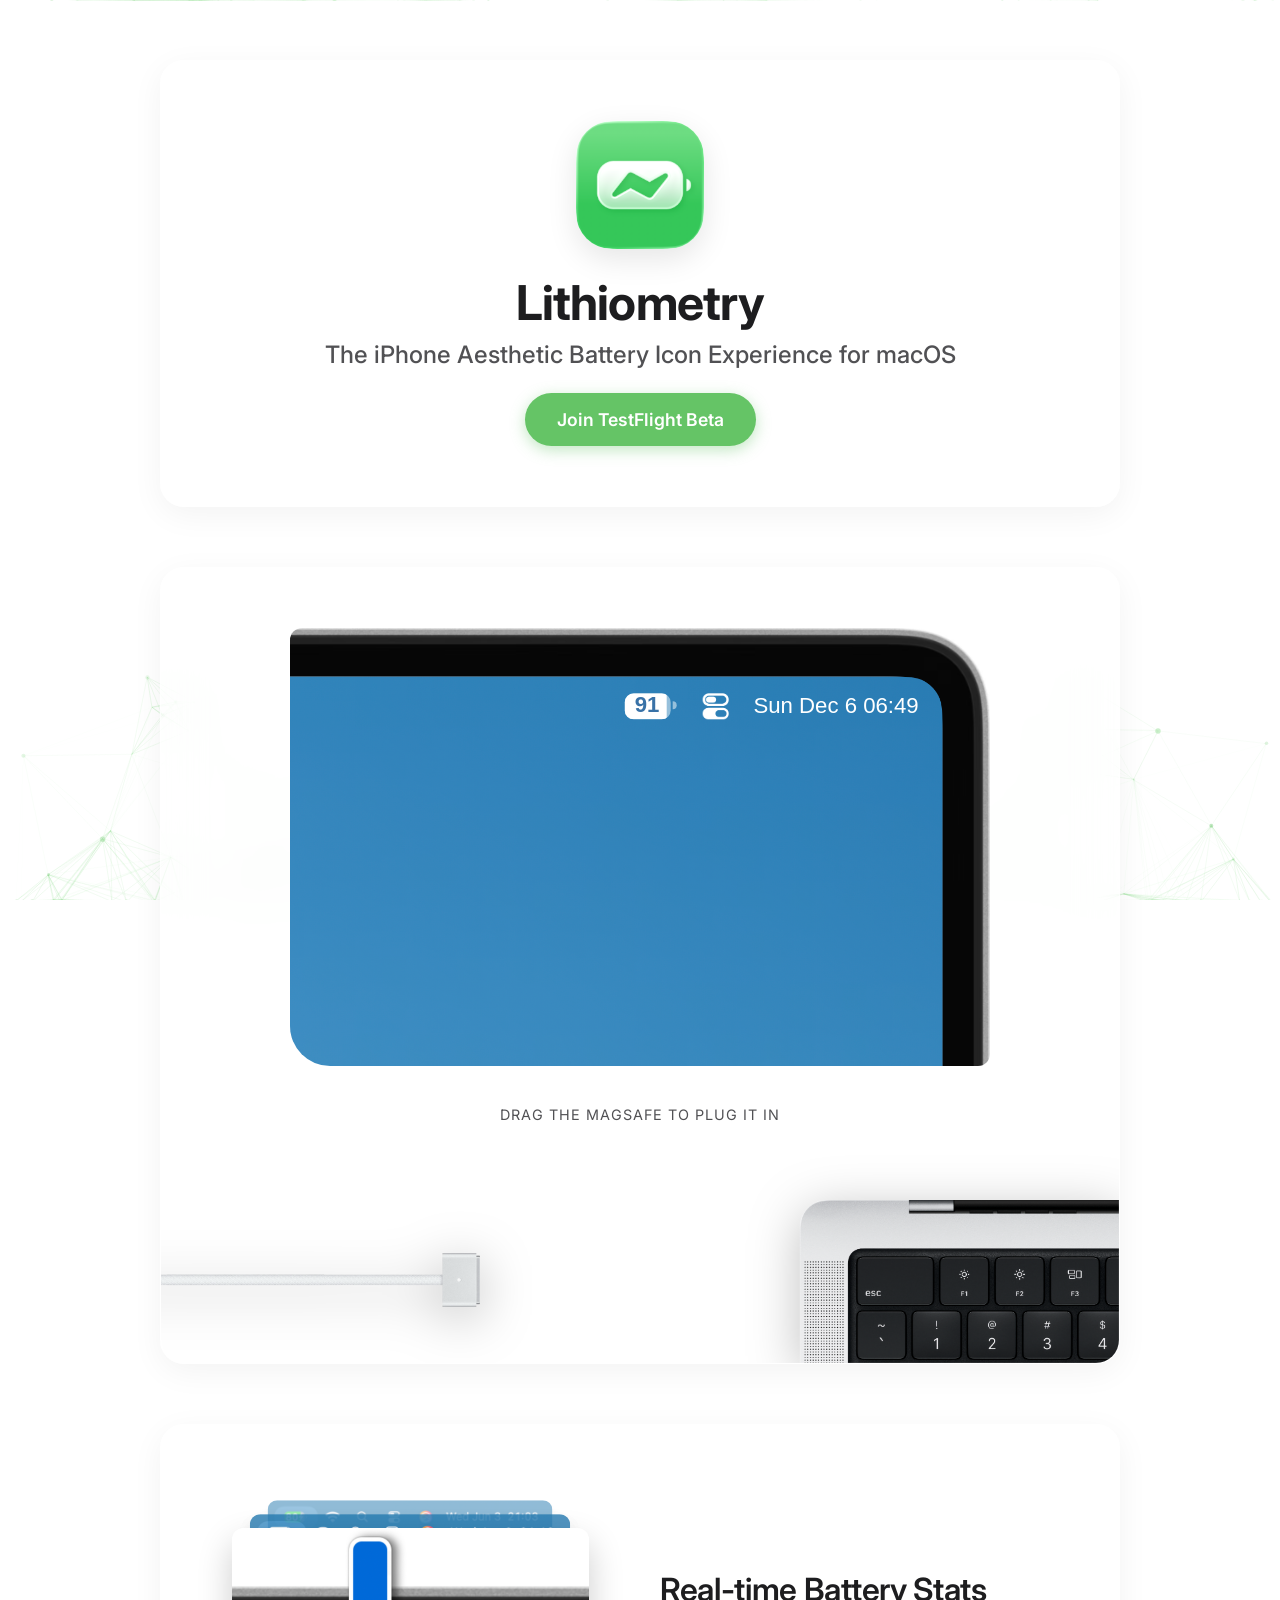
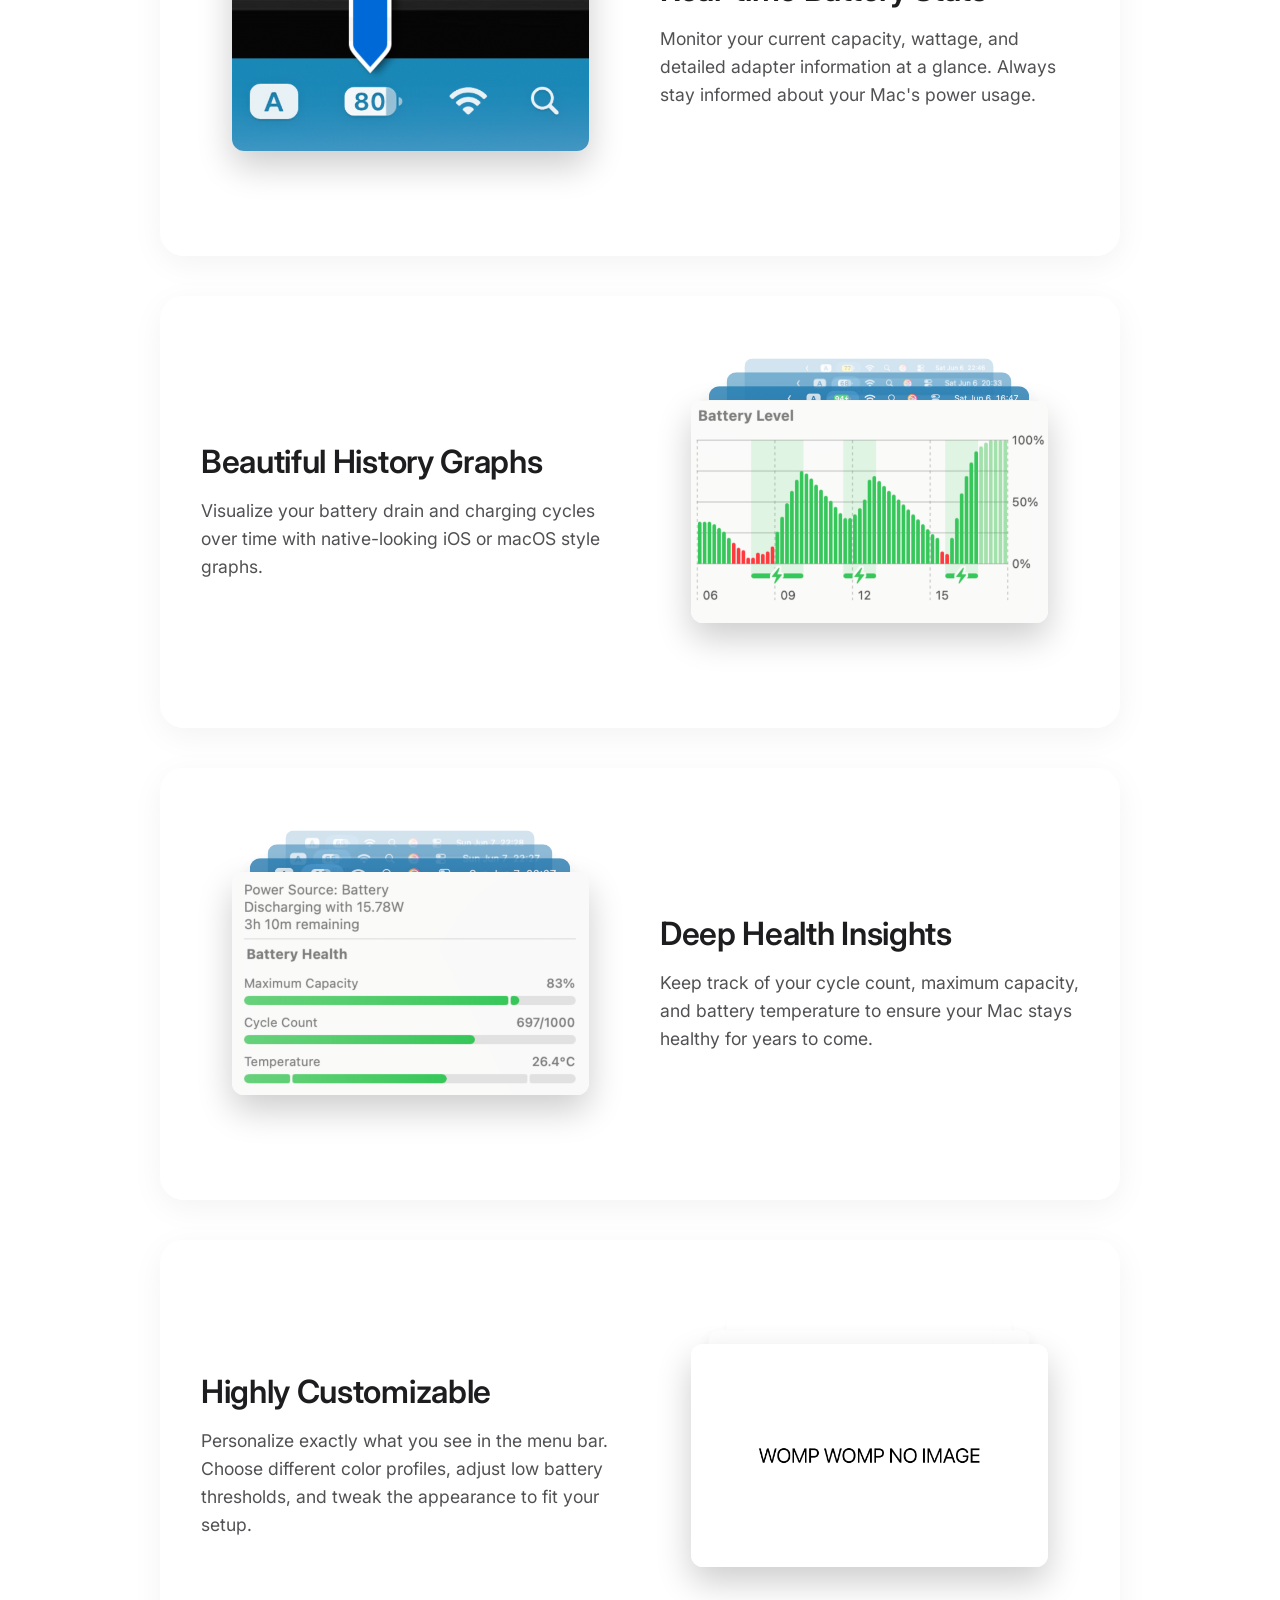
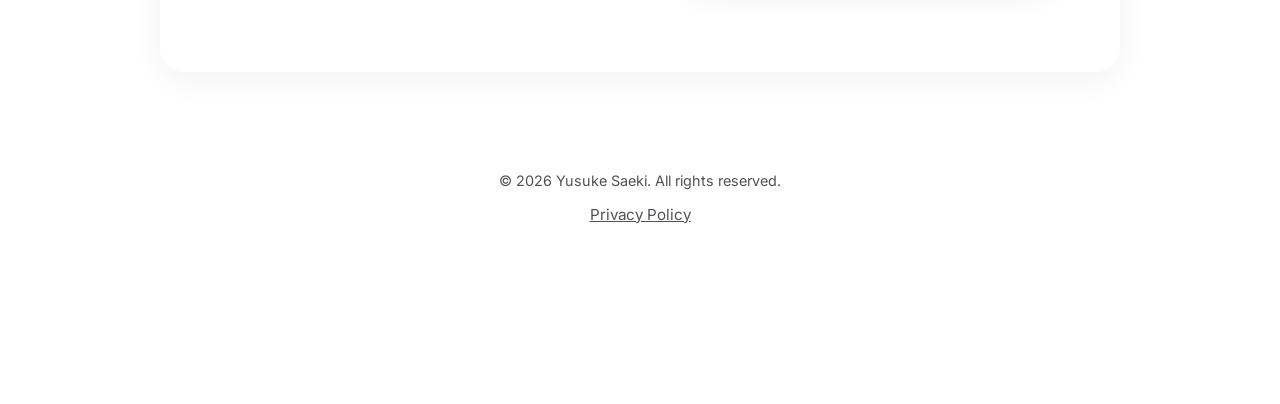
==== commit 7aefb9b6: "replace static showcase image with animated gif in lithiometry project" ====
--- a/lithiometry/index.html
+++ b/lithiometry/index.html
@@ -121,7 +121,7 @@
                     <img src="../Resources/lithiometry_showcase_1-1.png" alt="Showcase 1-1" class="feature-image">
                     <img src="../Resources/lithiometry_showcase_1-2.png" alt="Showcase 1-2" class="feature-image">
                     <img src="../Resources/lithiometry_showcase_1-3.png" alt="Showcase 1-3" class="feature-image">
-                    <!-- <img src="../Resources/lithiometry_showcase_1-4.png" alt="Showcase 1-4" class="feature-image"> -->
+                    <img src="../Resources/lithiometry_showcase_1-4.gif" alt="Showcase 1-4" class="feature-image">
                 </div>
                 <div class="feature-text">
                     <h2>Real-time Battery Stats</h2>
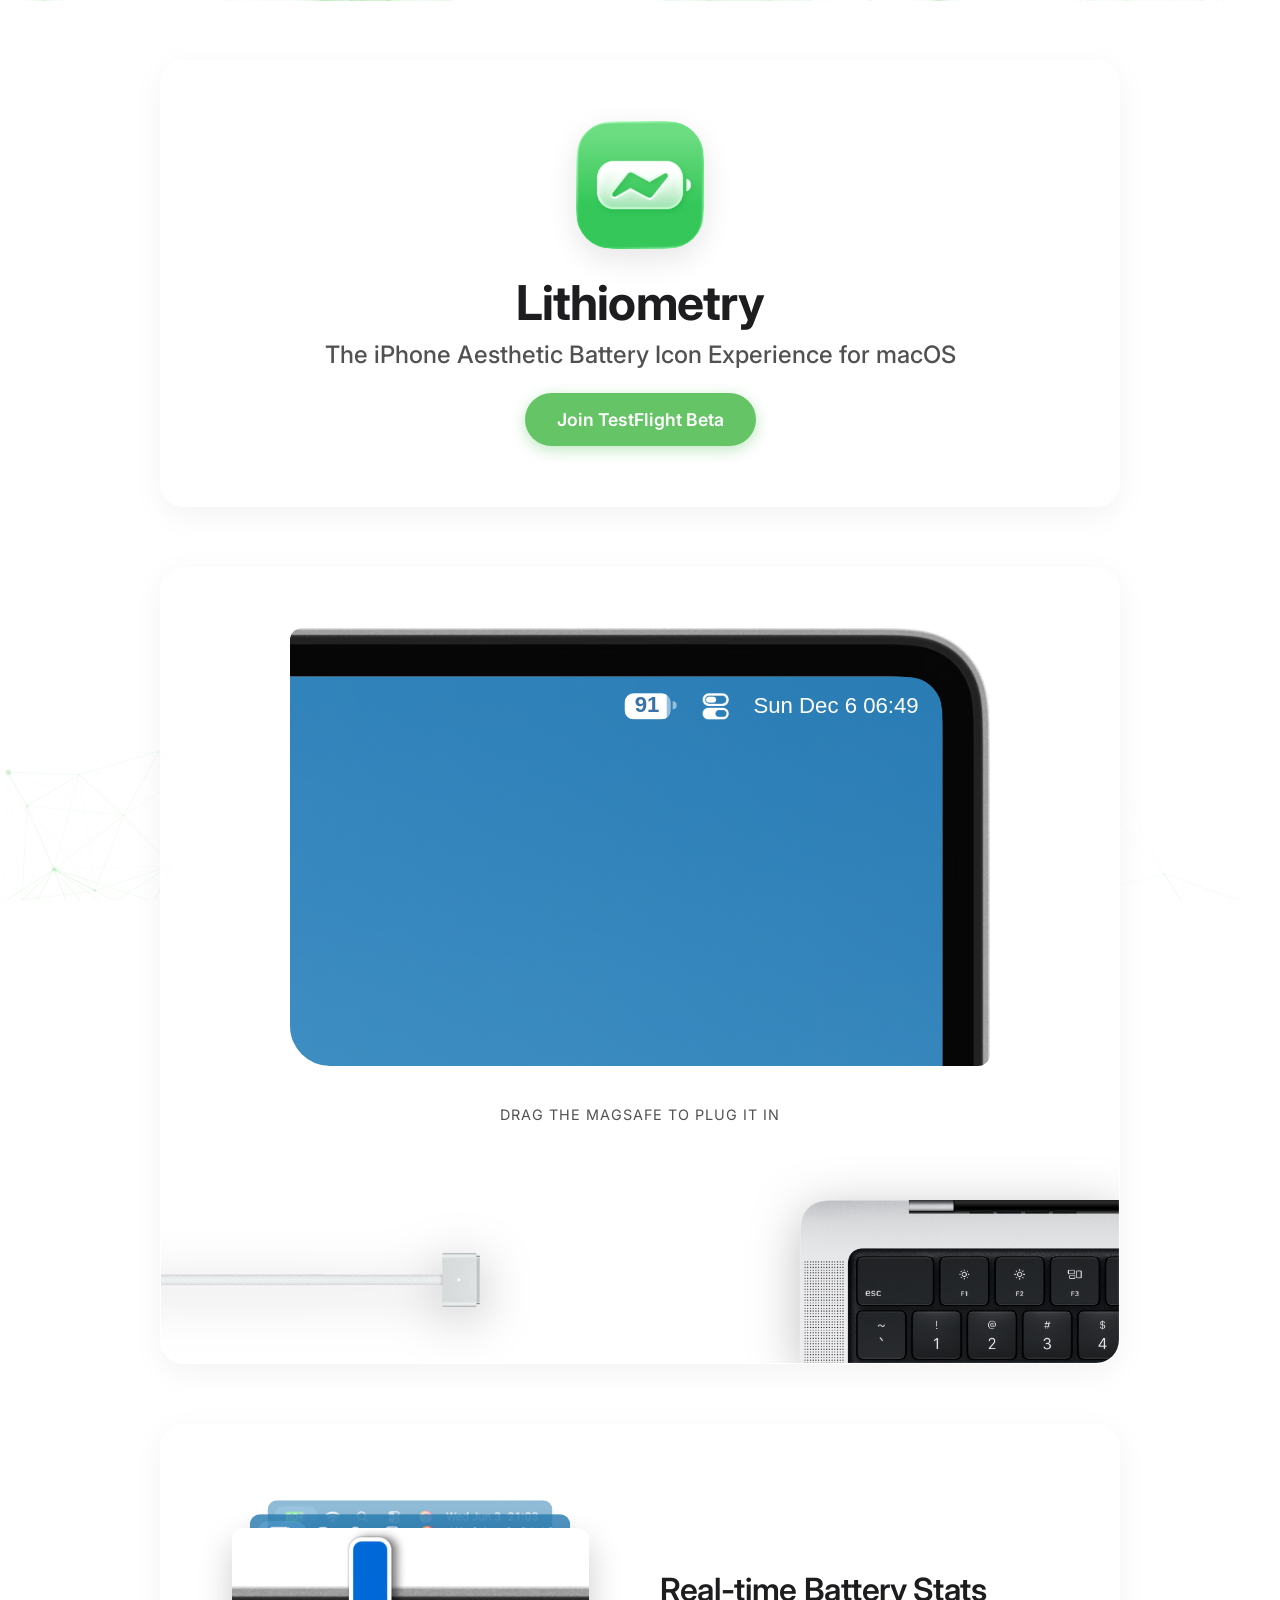
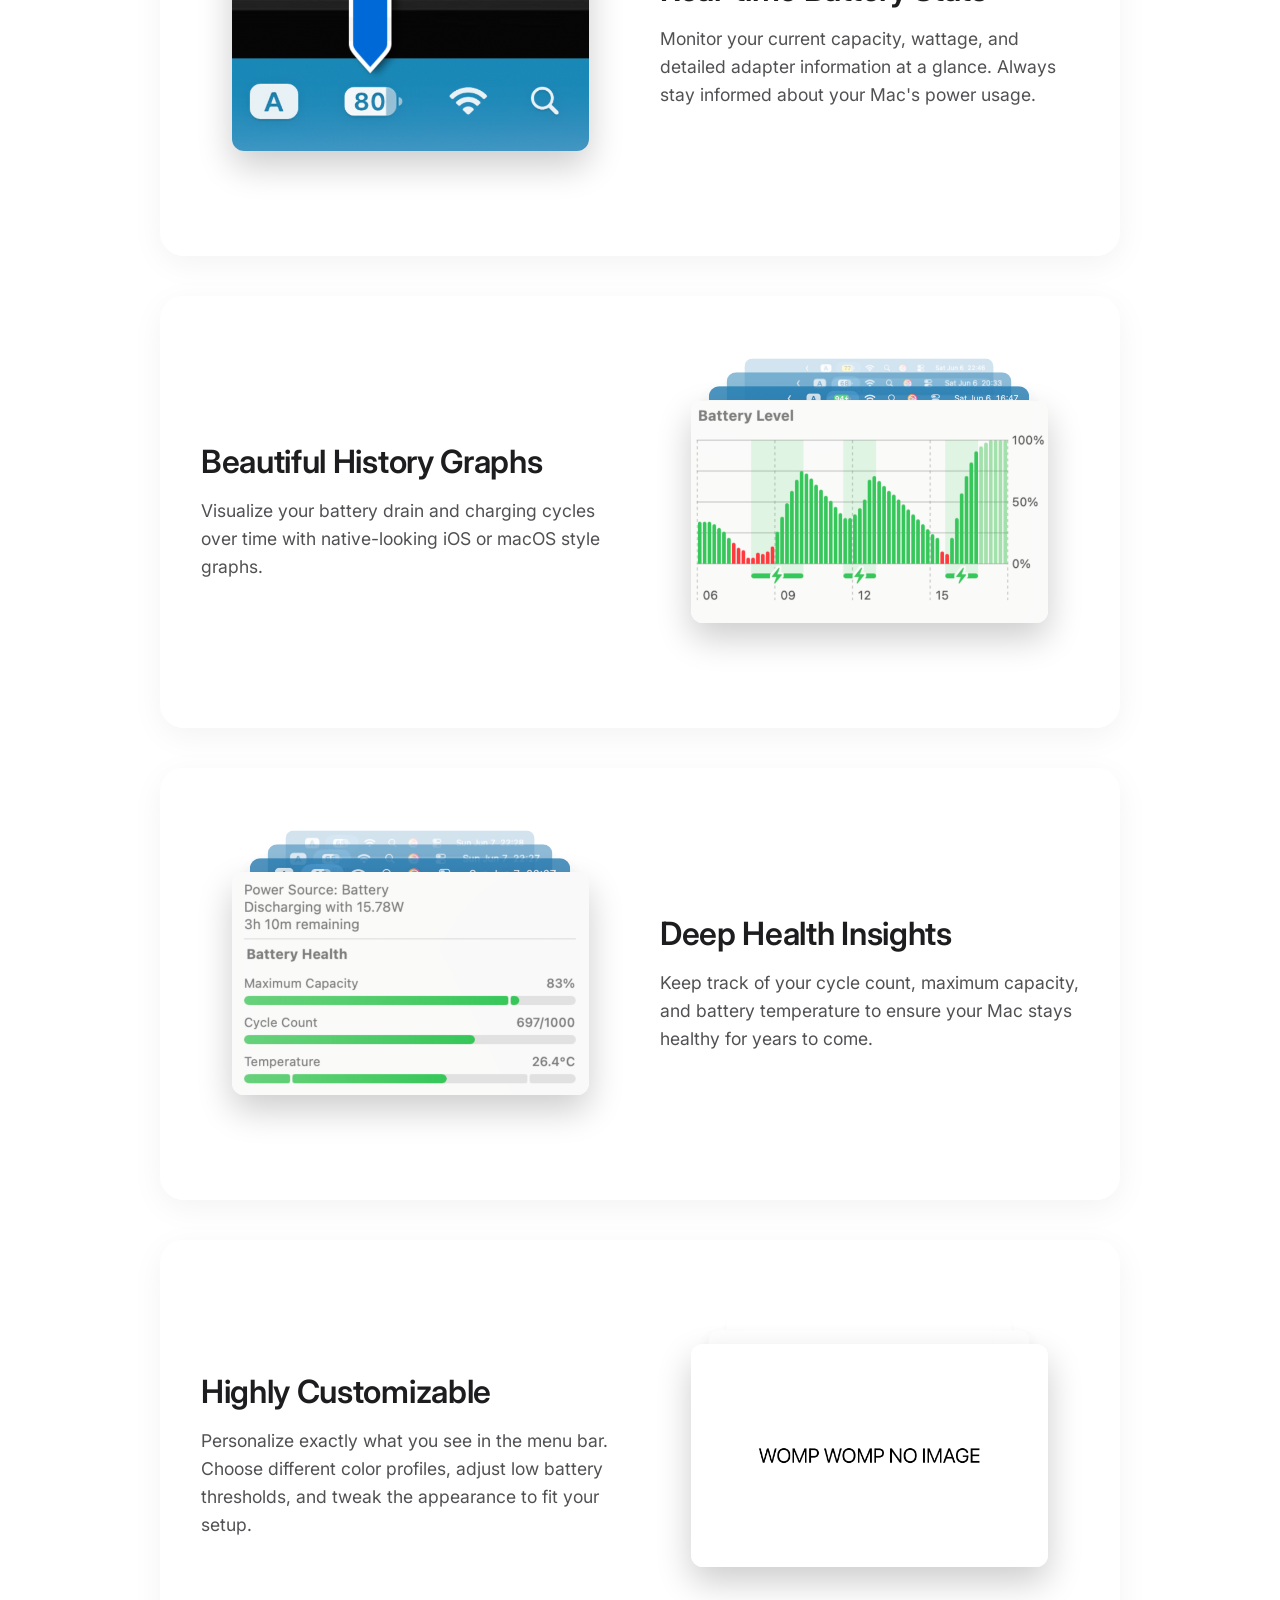
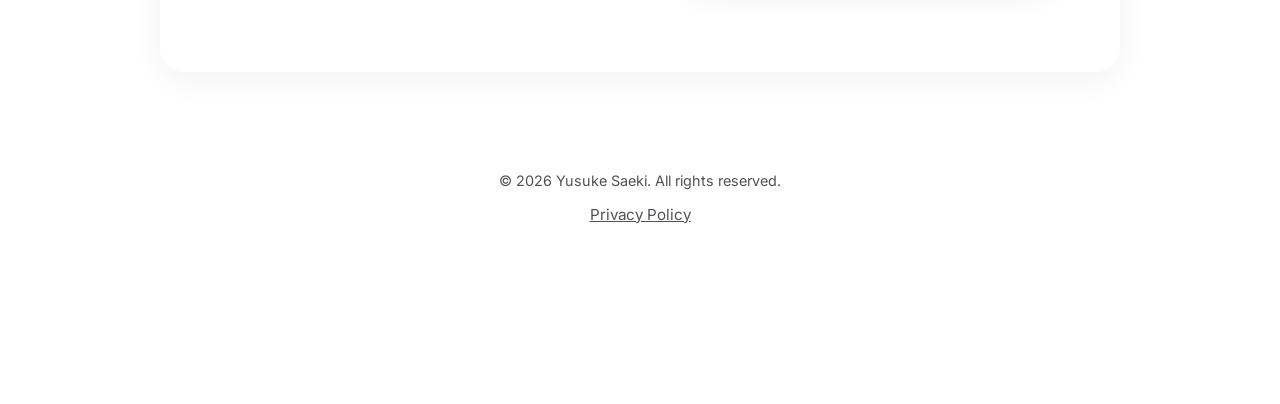
==== commit fd8bc2f2: "update lithiometry showcase assets by replacing GIF with MOV video" ====
--- a/lithiometry/index.html
+++ b/lithiometry/index.html
@@ -121,7 +121,7 @@
                     <img src="../Resources/lithiometry_showcase_1-1.png" alt="Showcase 1-1" class="feature-image">
                     <img src="../Resources/lithiometry_showcase_1-2.png" alt="Showcase 1-2" class="feature-image">
                     <img src="../Resources/lithiometry_showcase_1-3.png" alt="Showcase 1-3" class="feature-image">
-                    <img src="../Resources/lithiometry_showcase_1-4.gif" alt="Showcase 1-4" class="feature-image">
+                    <img src="../Resources/lithiometry_showcase_1-4.mov" alt="Showcase 1-4" class="feature-image">
                 </div>
                 <div class="feature-text">
                     <h2>Real-time Battery Stats</h2>
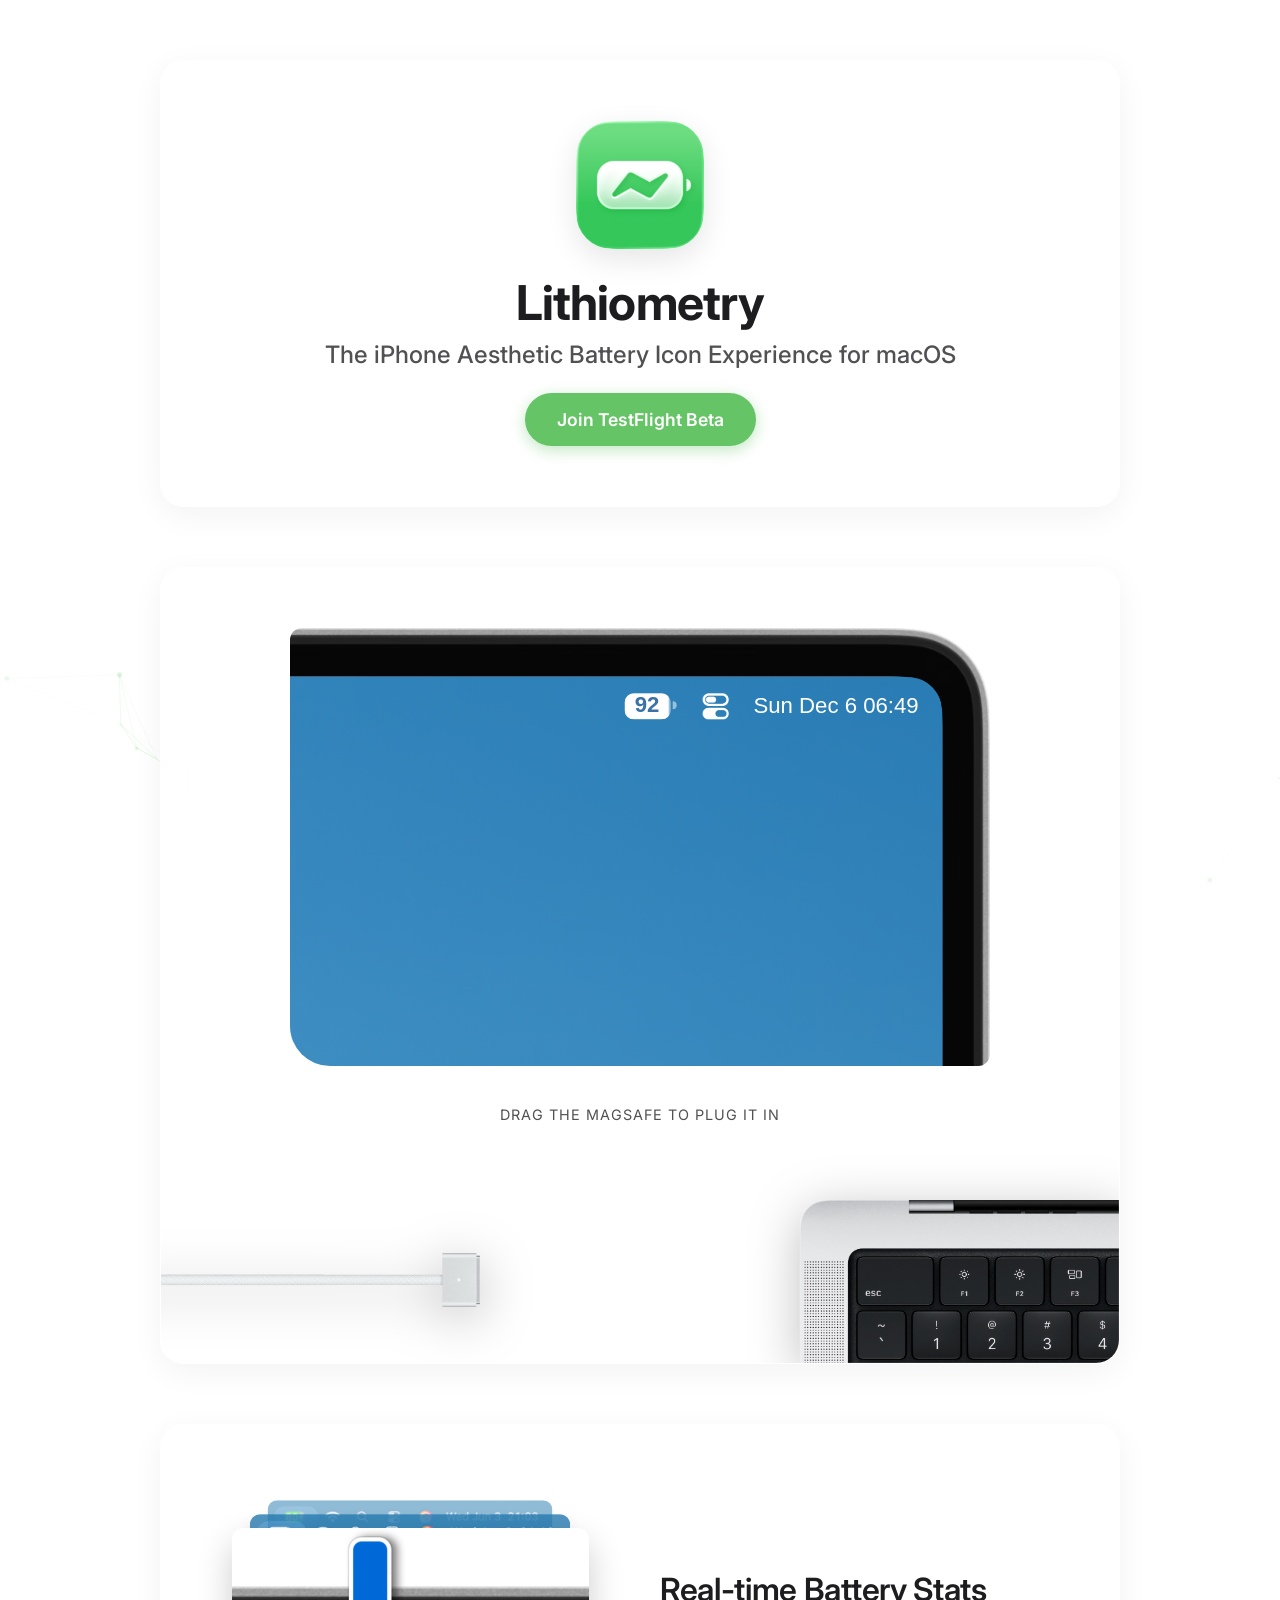
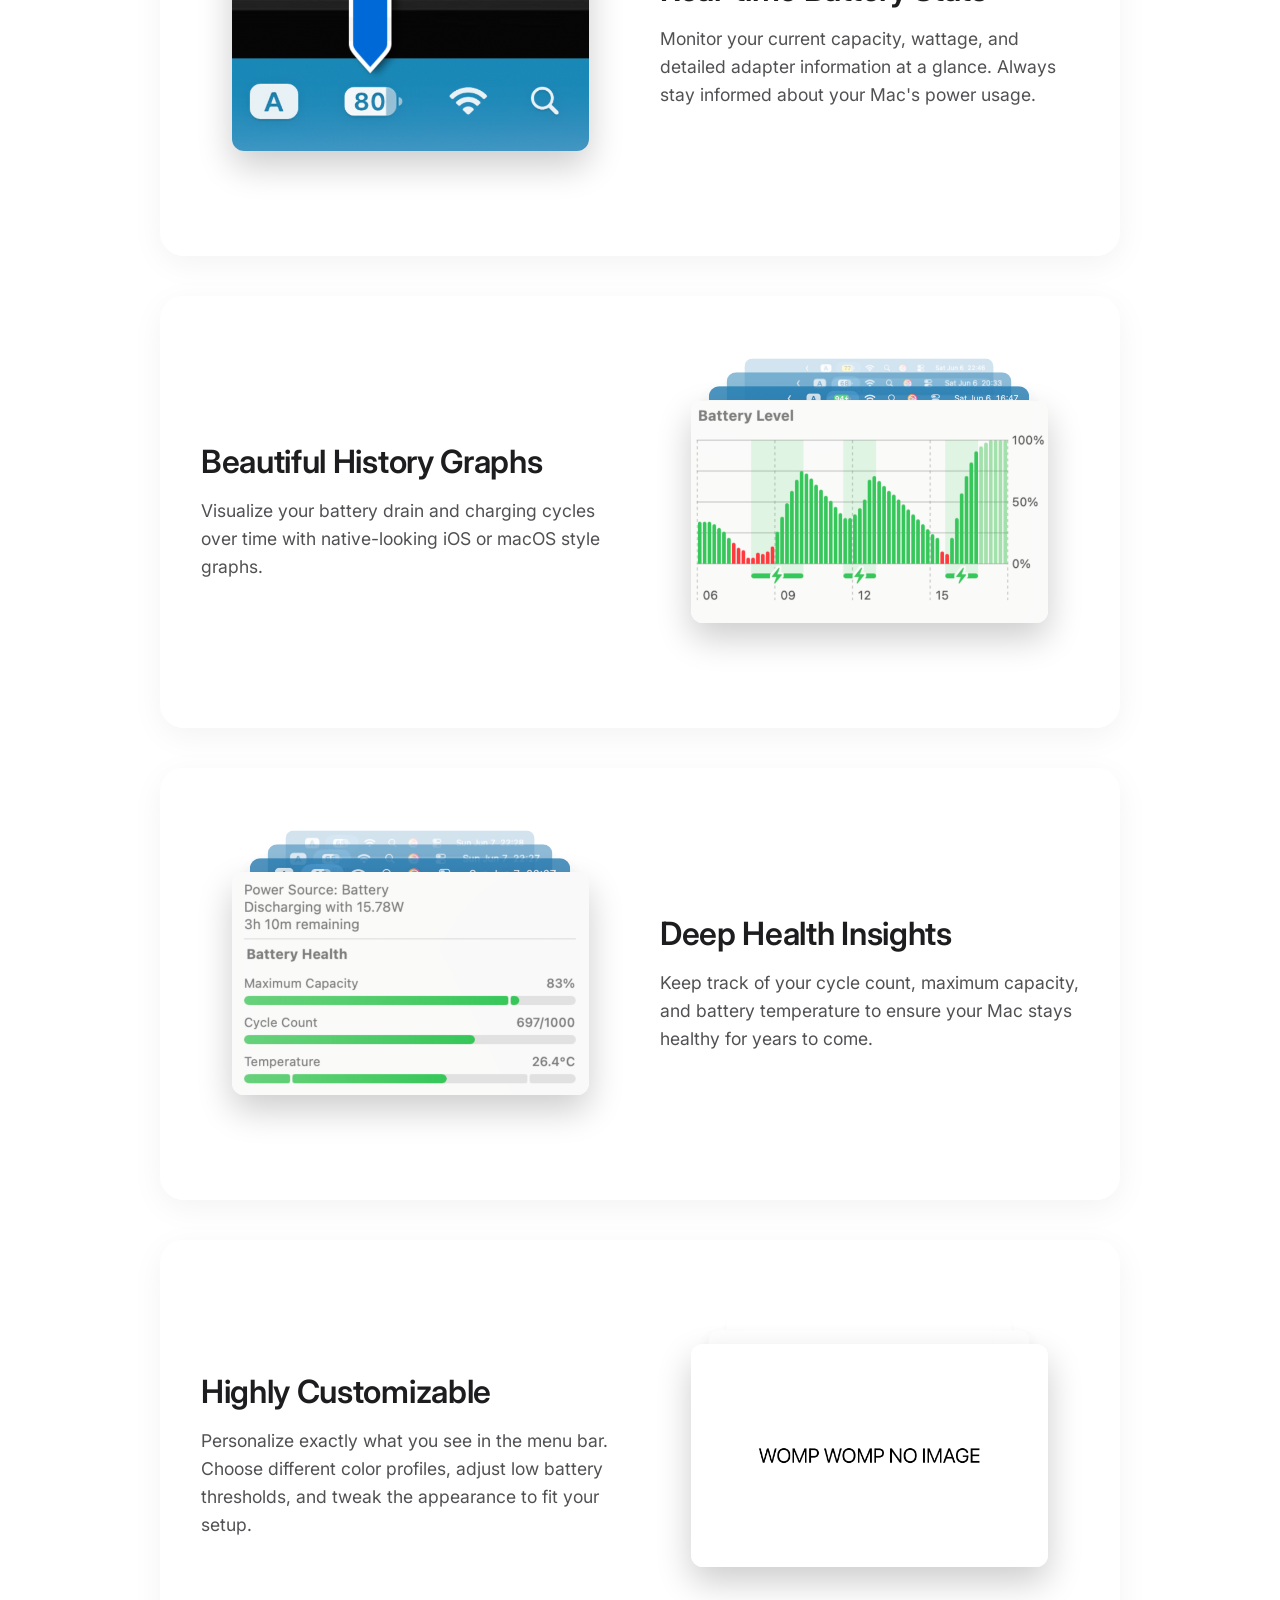
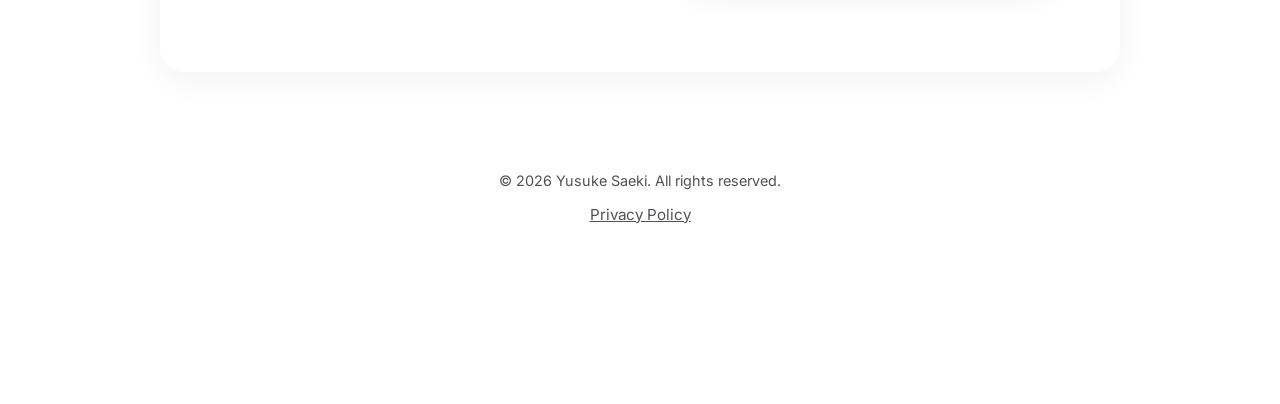
==== commit 417ea58d: "replace showcase image with auto-playing video and update clone logic to support video playback" ====
--- a/lithiometry/index.html
+++ b/lithiometry/index.html
@@ -121,7 +121,7 @@
                     <img src="../Resources/lithiometry_showcase_1-1.png" alt="Showcase 1-1" class="feature-image">
                     <img src="../Resources/lithiometry_showcase_1-2.png" alt="Showcase 1-2" class="feature-image">
                     <img src="../Resources/lithiometry_showcase_1-3.png" alt="Showcase 1-3" class="feature-image">
-                    <img src="../Resources/lithiometry_showcase_1-4.mov" alt="Showcase 1-4" class="feature-image">
+                    <video src="../Resources/lithiometry_showcase_1-4.mov" class="feature-image" autoplay loop muted playsinline></video>
                 </div>
                 <div class="feature-text">
                     <h2>Real-time Battery Stats</h2>
@@ -232,6 +232,7 @@
                     images.forEach(img => {
                         const clone = img.cloneNode(true);
                         stack.appendChild(clone);
+                        if (clone.tagName === 'VIDEO') clone.play().catch(()=>{});
                     });
                 }
             }
@@ -265,6 +266,7 @@
                 const clone = frontImg.cloneNode(true);
                 clone.classList.add('ghost-clone');
                 container.appendChild(clone);
+                if (clone.tagName === 'VIDEO') clone.play().catch(()=>{});
 
                 // Force layout so clone locks in its starting dragged position
                 clone.getBoundingClientRect();
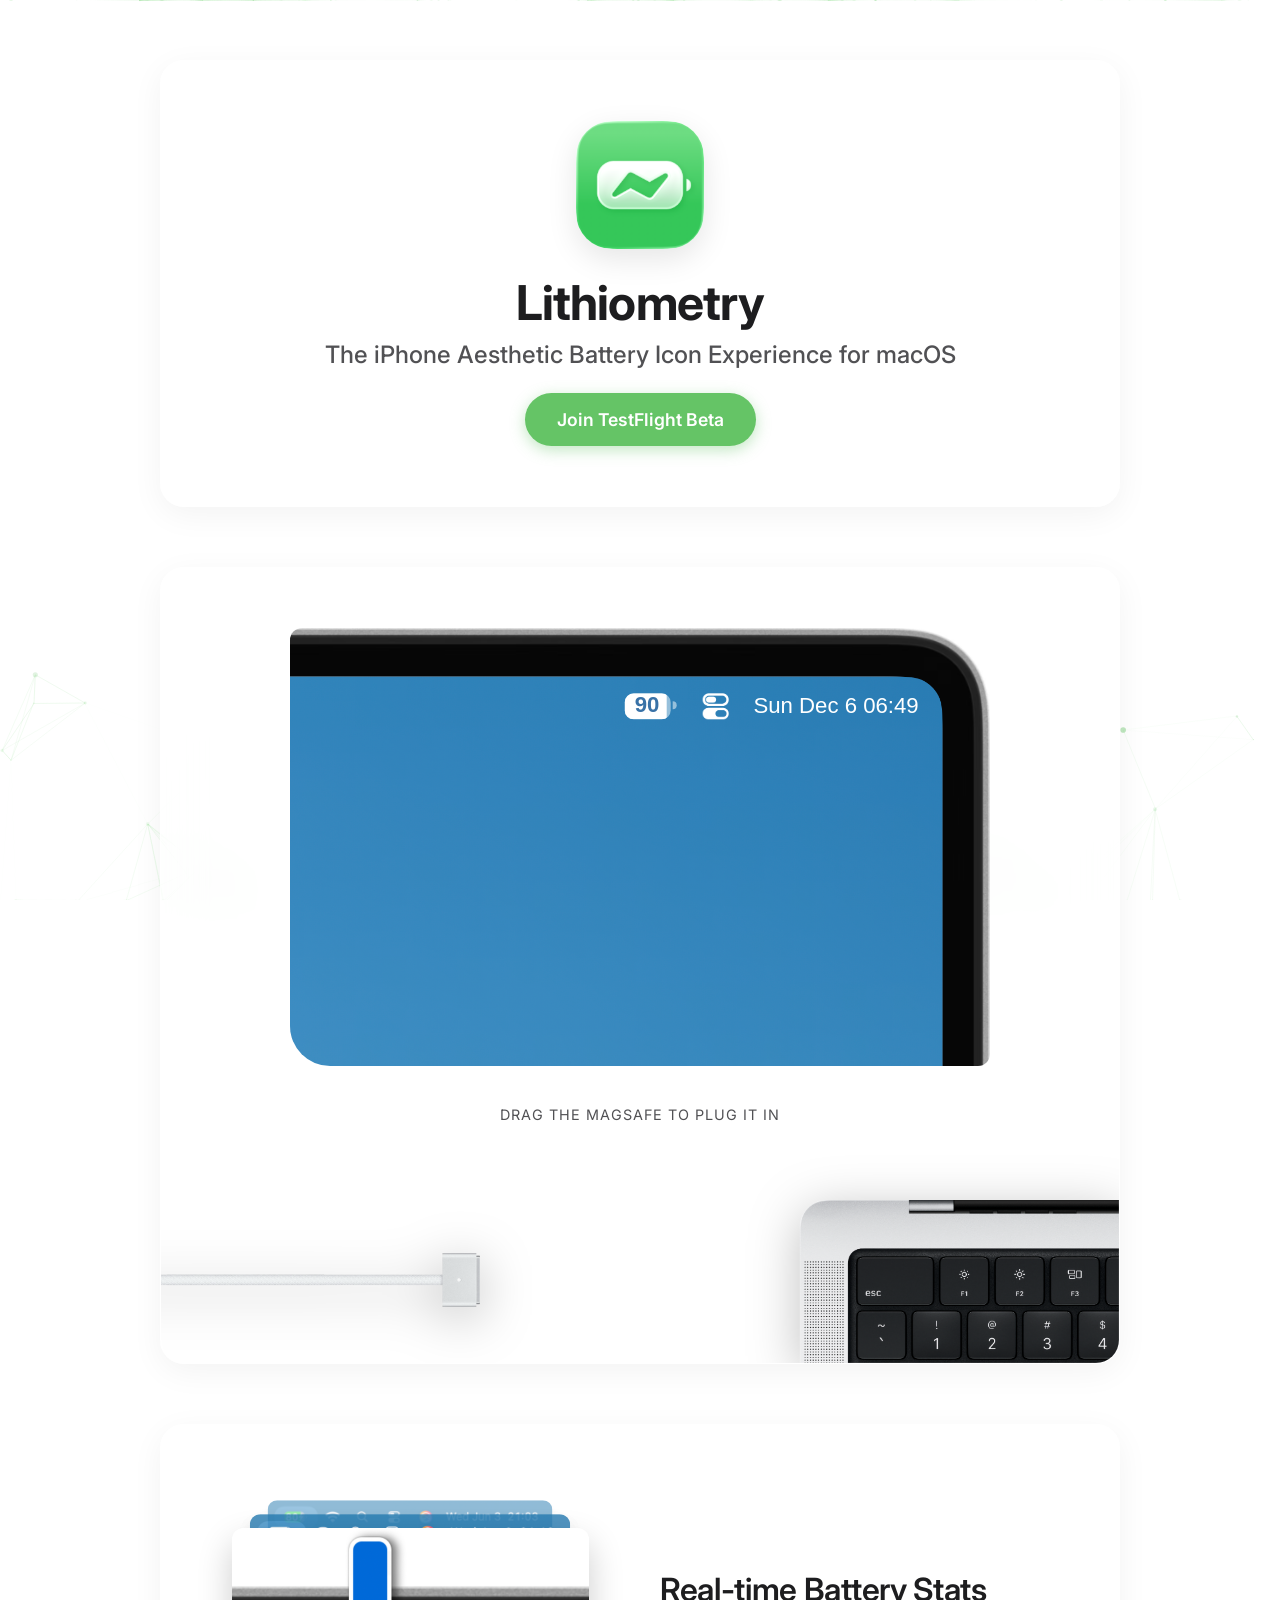
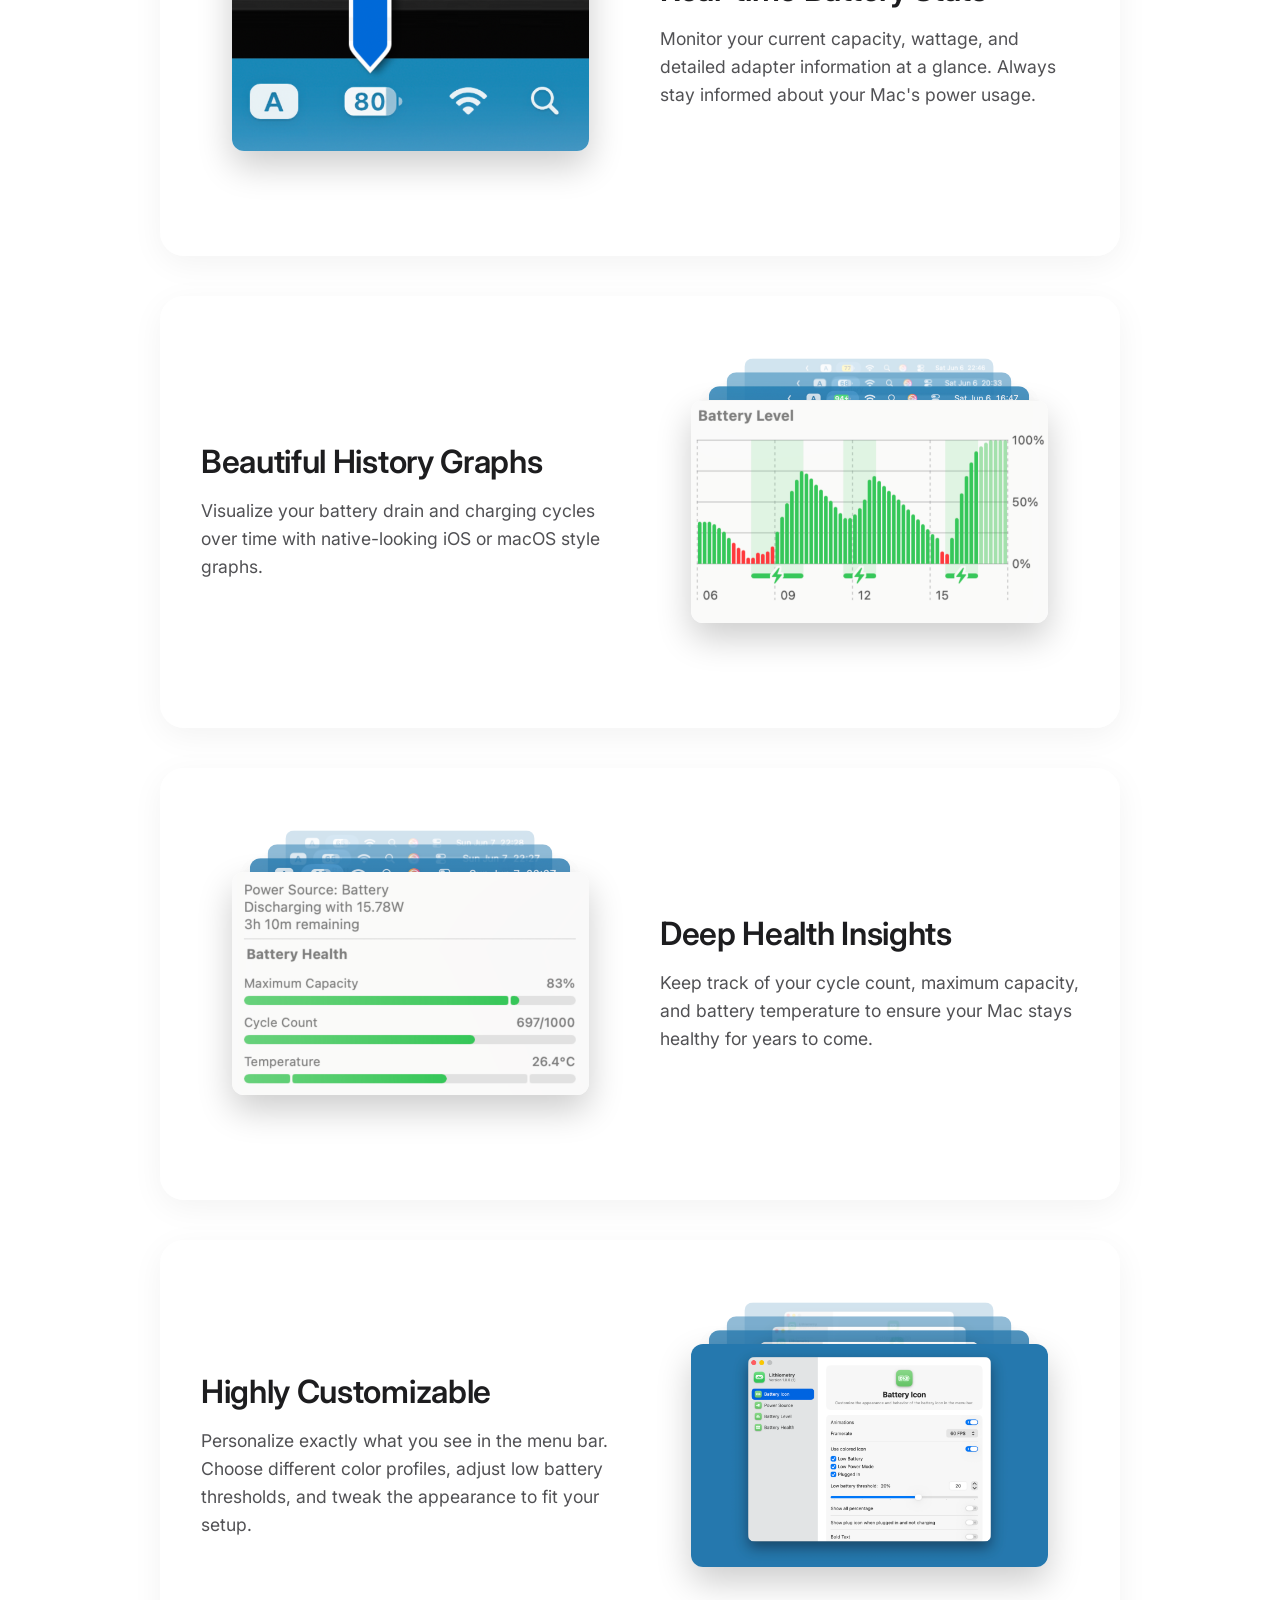
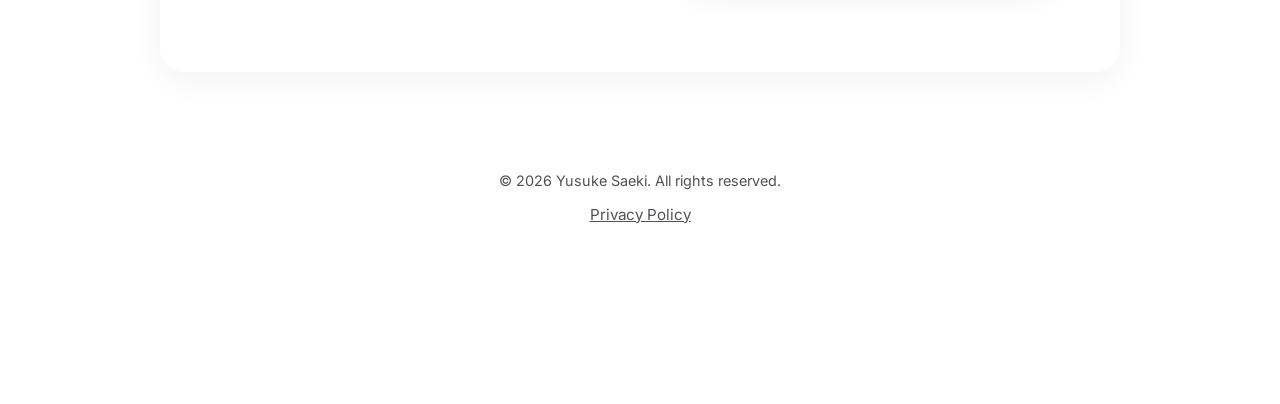
==== commit e4a4d941: "update showcase section with new image assets and refactor code formatting" ====
--- a/lithiometry/index.html
+++ b/lithiometry/index.html
@@ -121,7 +121,8 @@
                     <img src="../Resources/lithiometry_showcase_1-1.png" alt="Showcase 1-1" class="feature-image">
                     <img src="../Resources/lithiometry_showcase_1-2.png" alt="Showcase 1-2" class="feature-image">
                     <img src="../Resources/lithiometry_showcase_1-3.png" alt="Showcase 1-3" class="feature-image">
-                    <video src="../Resources/lithiometry_showcase_1-4.mov" class="feature-image" autoplay loop muted playsinline></video>
+                    <video src="../Resources/lithiometry_showcase_1-4.mov" class="feature-image" autoplay loop muted
+                        playsinline></video>
                 </div>
                 <div class="feature-text">
                     <h2>Real-time Battery Stats</h2>
@@ -196,10 +197,10 @@
                     </svg>
                 </div>
                 <div class="feature-image-container image-stack">
-                    <img src="../Resources/placeholder4.png" alt="Showcase 4" class="feature-image">
-                    <img src="../Resources/placeholder1.png" alt="Showcase 1" class="feature-image">
-                    <img src="../Resources/placeholder2.png" alt="Showcase 2" class="feature-image">
-                    <img src="../Resources/placeholder3.png" alt="Showcase 3" class="feature-image">
+                    <img src="../Resources/lithiometry_showcase_4-1.png" alt="Showcase 4-1" class="feature-image">
+                    <img src="../Resources/lithiometry_showcase_4-2.png" alt="Showcase 4-2" class="feature-image">
+                    <img src="../Resources/lithiometry_showcase_4-3.png" alt="Showcase 4-3" class="feature-image">
+                    <img src="../Resources/lithiometry_showcase_4-4.png" alt="Showcase 4-4" class="feature-image">
                 </div>
                 <div class="feature-text">
                     <h2>Highly Customizable</h2>
@@ -232,7 +233,7 @@
                     images.forEach(img => {
                         const clone = img.cloneNode(true);
                         stack.appendChild(clone);
-                        if (clone.tagName === 'VIDEO') clone.play().catch(()=>{});
+                        if (clone.tagName === 'VIDEO') clone.play().catch(() => { });
                     });
                 }
             }
@@ -266,7 +267,7 @@
                 const clone = frontImg.cloneNode(true);
                 clone.classList.add('ghost-clone');
                 container.appendChild(clone);
-                if (clone.tagName === 'VIDEO') clone.play().catch(()=>{});
+                if (clone.tagName === 'VIDEO') clone.play().catch(() => { });
 
                 // Force layout so clone locks in its starting dragged position
                 clone.getBoundingClientRect();
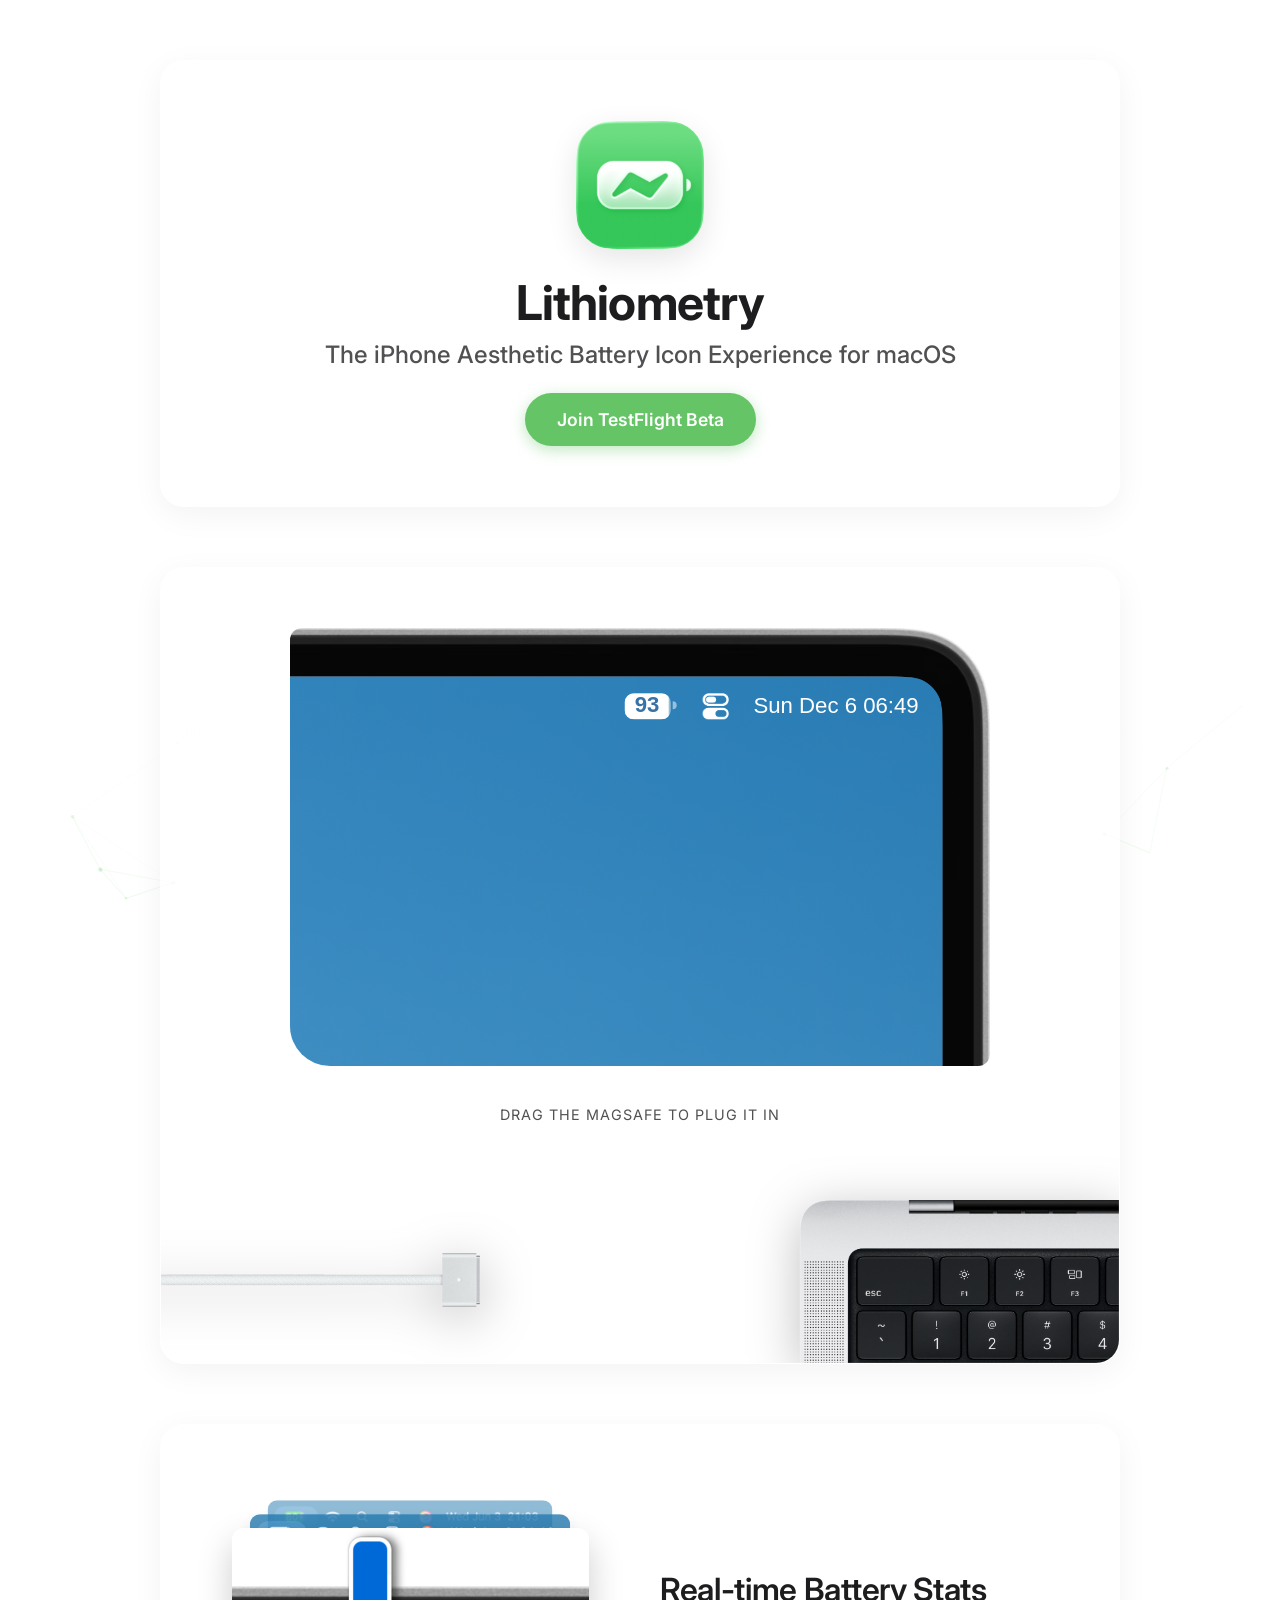
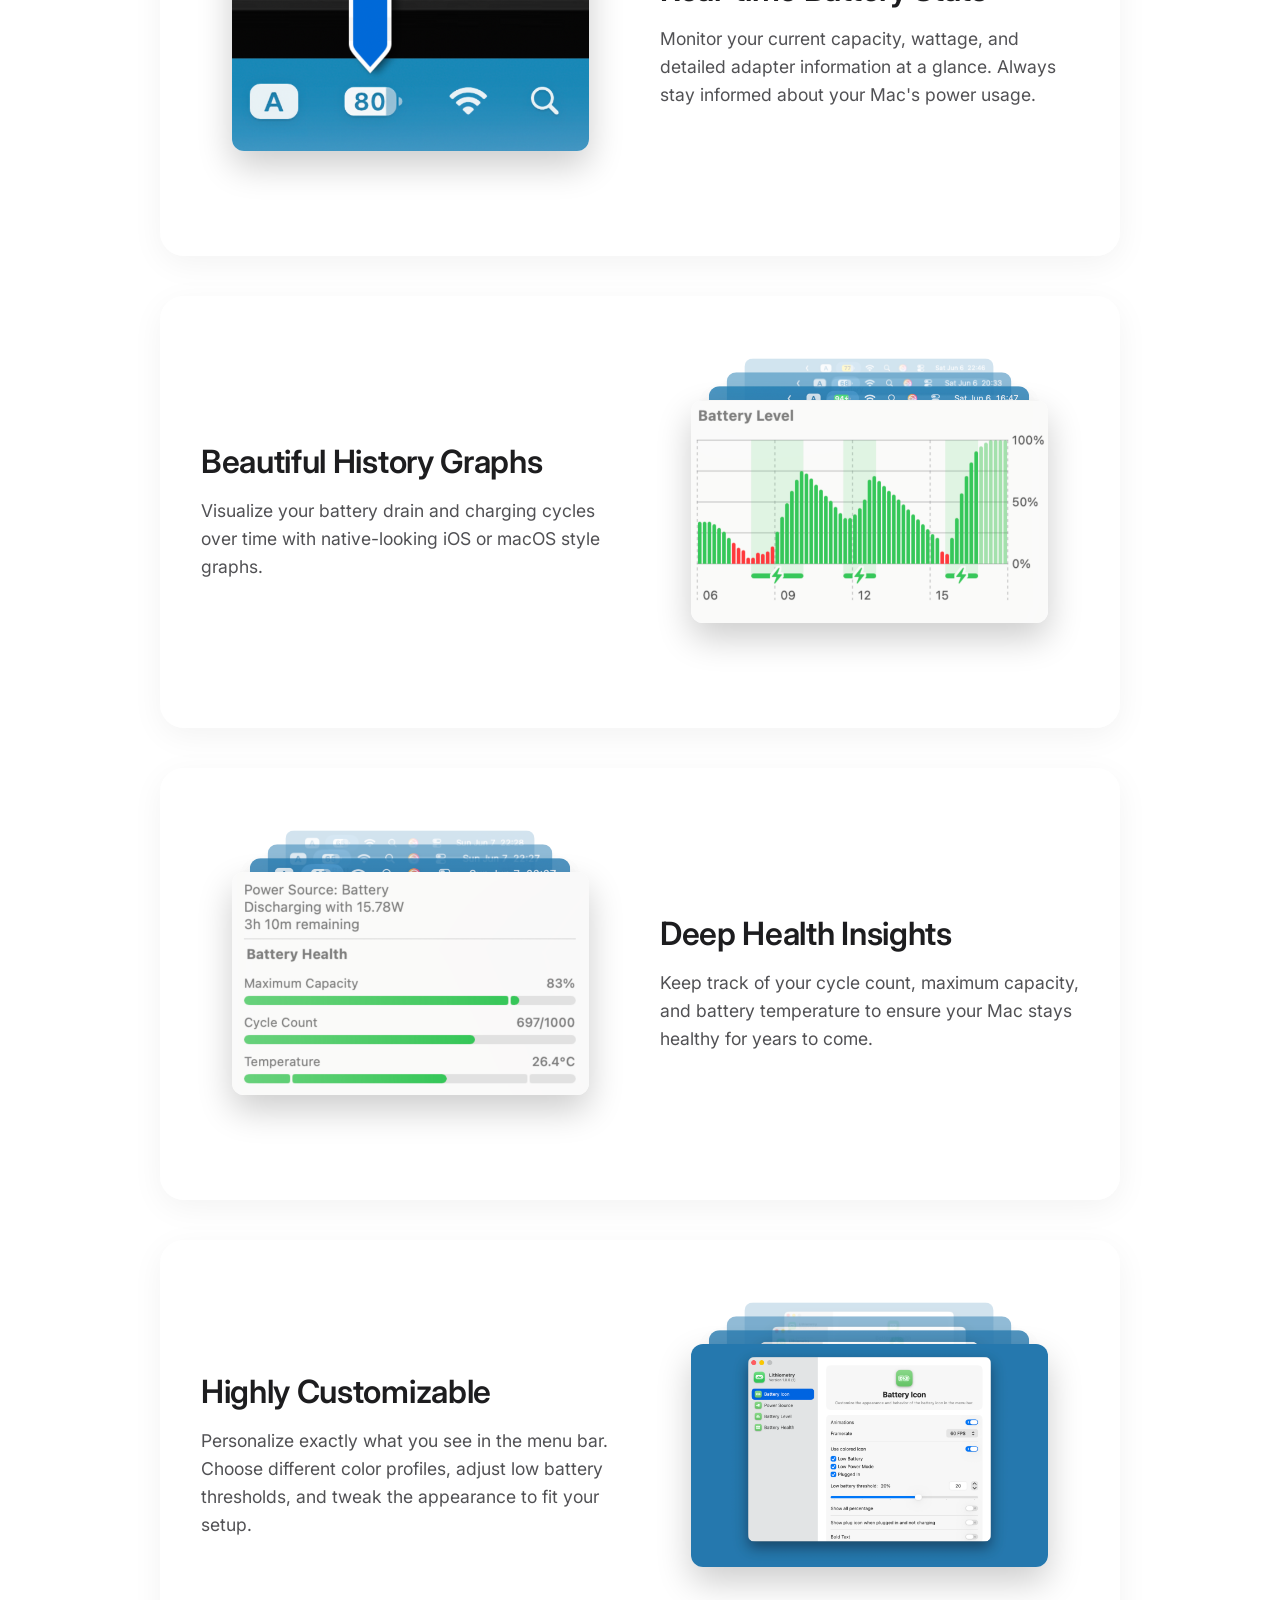
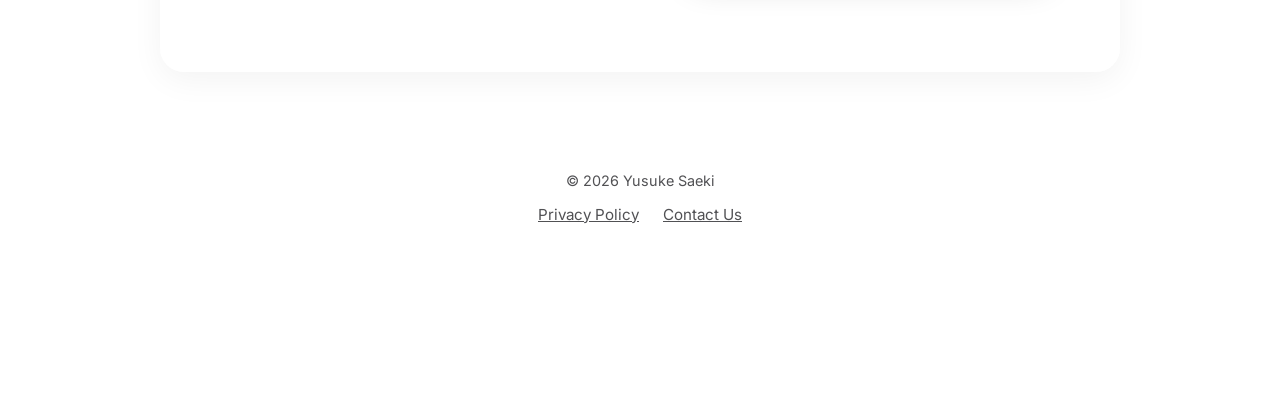
==== commit 4a8b7b22: "feat: add contact link to footer in index.html" ====
--- a/lithiometry/index.html
+++ b/lithiometry/index.html
@@ -211,8 +211,11 @@
         </section>
 
         <footer>
-            <p>&copy; 2026 Yusuke Saeki. All rights reserved.</p>
-            <a href="privacy/" class="privacy-link">Privacy Policy</a>
+            <p>&copy; 2026 Yusuke Saeki</p>
+            <div class="footer-links">
+                <a href="privacy/" class="footer-link">Privacy Policy</a>
+                <a href="mailto:sear.slogs-5s@icloud.com" class="footer-link">Contact Us</a>
+            </div>
         </footer>
     </main>
 
--- a/lithiometry/styles.css
+++ b/lithiometry/styles.css
@@ -109,16 +109,21 @@
     box-shadow: 0 6px 20px rgba(101, 196, 102, 0.5);
 }
 
-.privacy-link {
-    display: block;
+.footer-links {
+    display: flex;
+    justify-content: center;
+    gap: 24px;
     margin-top: 16px;
+}
+
+.footer-link {
     color: var(--text-secondary);
     text-decoration: underline;
     font-size: 0.95rem;
     transition: color 0.2s ease;
 }
 
-.privacy-link:hover {
+.footer-link:hover {
     color: var(--accent);
 }
 
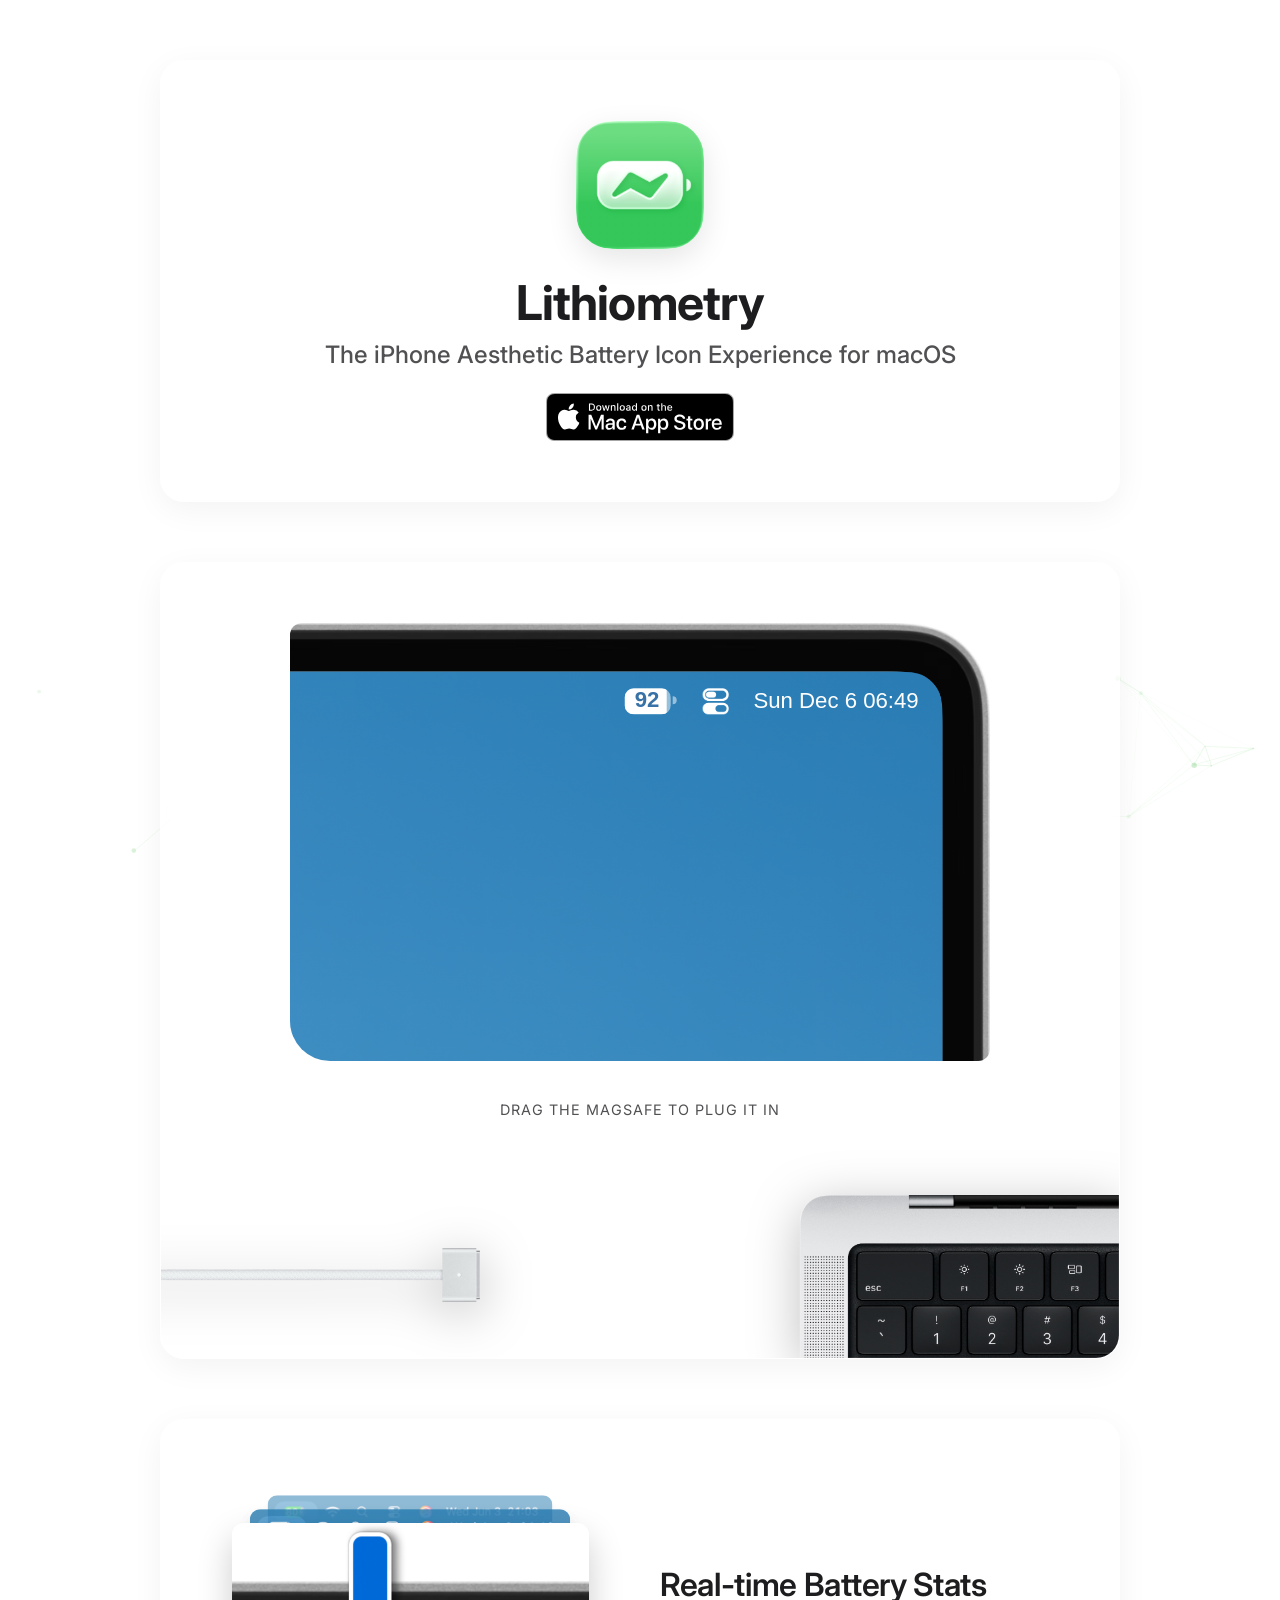
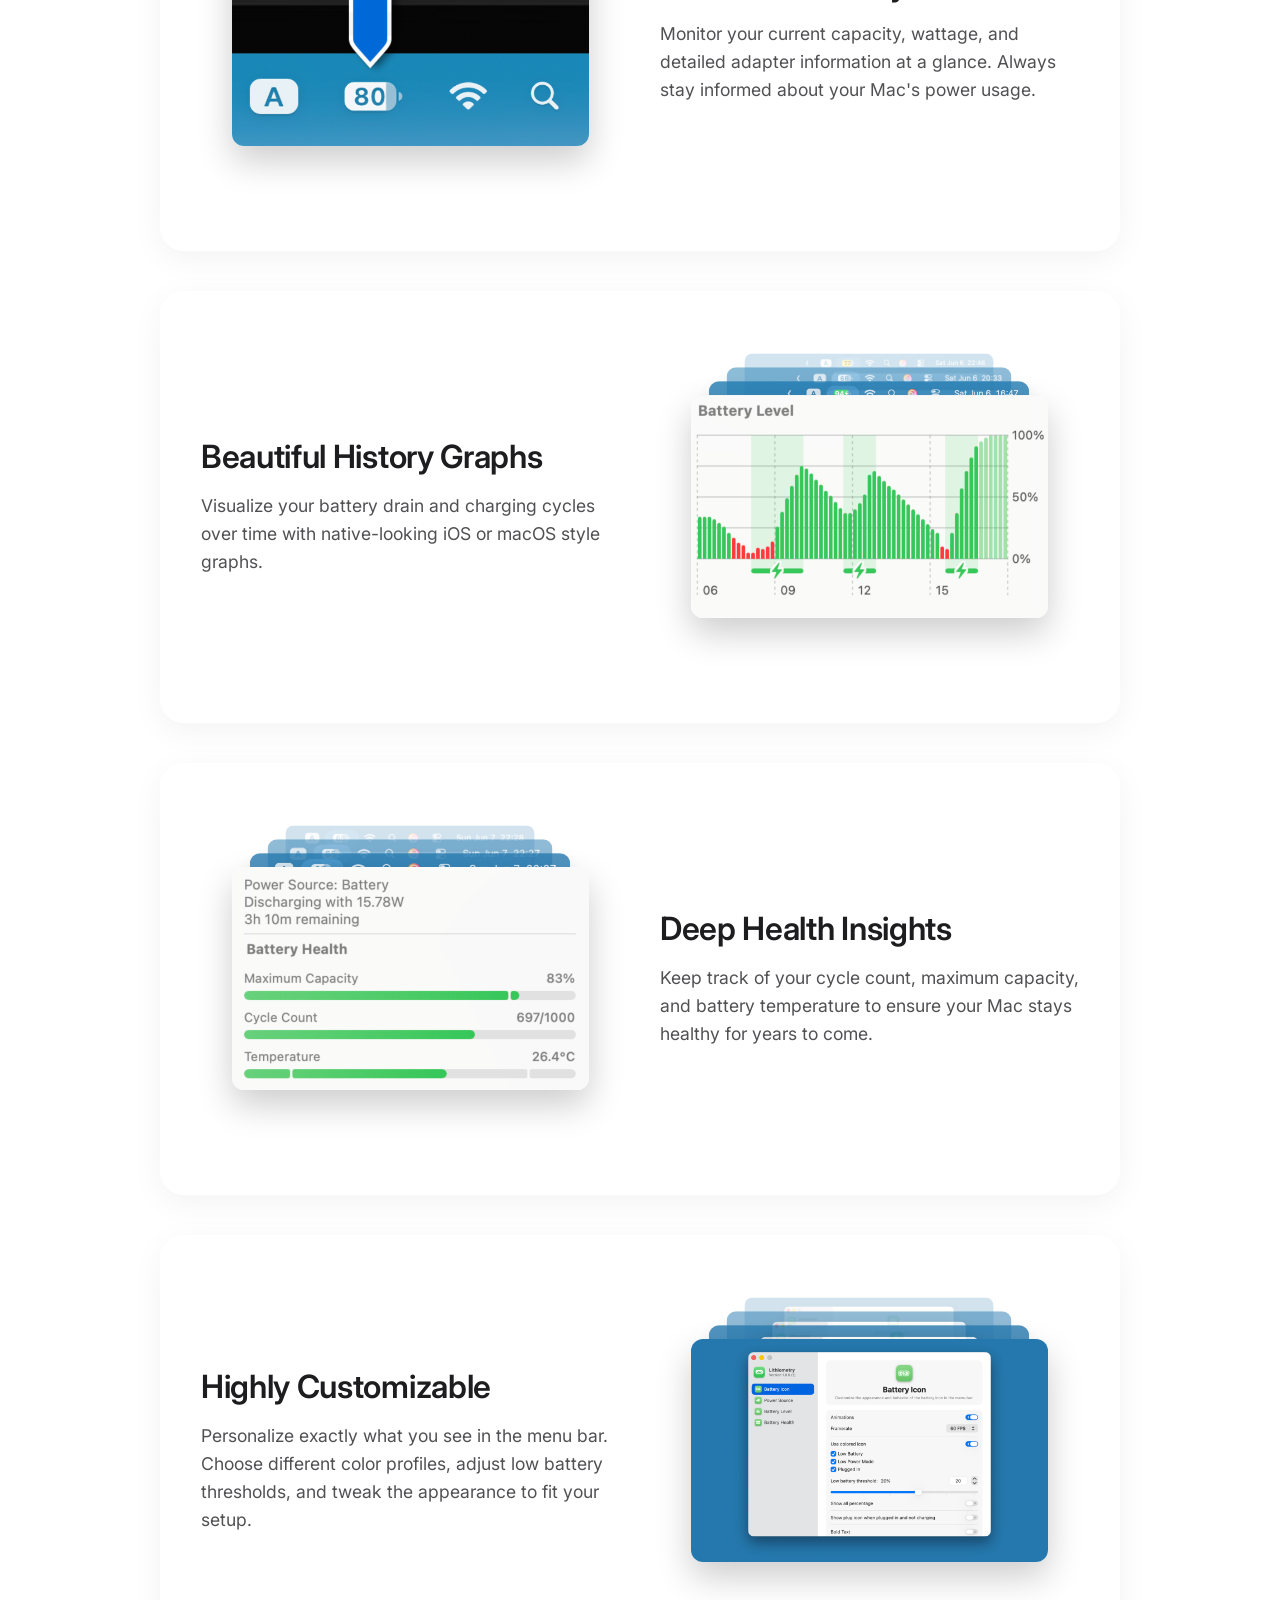
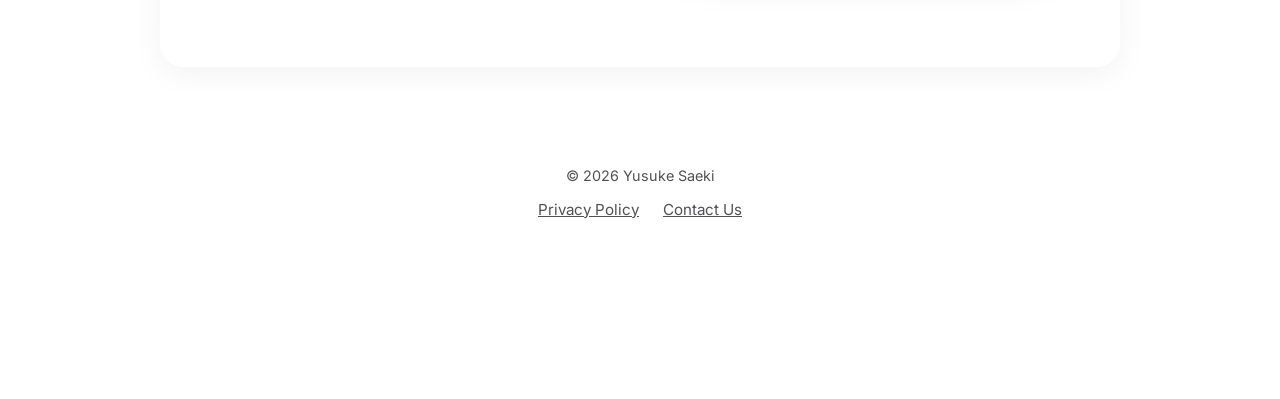
==== commit 0a1949b4: "feat: add internationalized Mac App Store download badges and localized assets" ====
--- a/lithiometry/index.html
+++ b/lithiometry/index.html
@@ -45,7 +45,9 @@
             <img src="../Resources/lithiometry_icon_default.png" alt="Lithiometry Icon" class="app-icon">
             <h1>Lithiometry</h1>
             <p class="tagline">The iPhone Aesthetic Battery Icon Experience for macOS</p>
-            <a href="testflight/" class="download-btn">Join TestFlight Beta</a>
+            <a href="https://apps.apple.com/app/lithiometry/id6769429618" style="user-select: none; -webkit-user-select: none; -webkit-user-drag: none;">
+                <img src="../Resources/Download-on-the-Mac-App-Store/US/Download_on_Mac_App_Store/Black_lockup/SVG/Download_on_the_Mac_App_Store_Badge_US-UK_RGB_blk_092917.svg" alt="Download on the Mac App Store" style="height: 48px; width: auto; display: block; user-select: none; -webkit-user-select: none; -webkit-user-drag: none;">
+            </a>
         </header>
 
         <section id="interactive-demo" class="glass-panel">
--- a/lithiometry/styles.css
+++ b/lithiometry/styles.css
@@ -43,11 +43,10 @@
     border-radius: 24px;
     box-shadow: 0 8px 32px var(--glass-shadow);
     padding: 40px;
-    transition: transform 0.3s ease, box-shadow 0.3s ease;
+    transition: box-shadow 0.3s ease;
 }
 
 .glass-panel:hover {
-    transform: translateY(-5px);
     box-shadow: 0 12px 48px rgba(0, 0, 0, 0.1);
 }
 
@@ -57,7 +56,6 @@
     flex-direction: column;
     align-items: center;
     padding: 60px 40px;
-    animation: fadeUp 0.8s ease-out;
 }
 
 .app-icon {
@@ -107,6 +105,13 @@
     background: var(--accent-hover);
     transform: scale(1.05);
     box-shadow: 0 6px 20px rgba(101, 196, 102, 0.5);
+}
+
+.download-btn.disabled {
+    background: rgba(255, 255, 255, 0.1);
+    color: var(--text-secondary);
+    box-shadow: none;
+    pointer-events: none;
 }
 
 .footer-links {
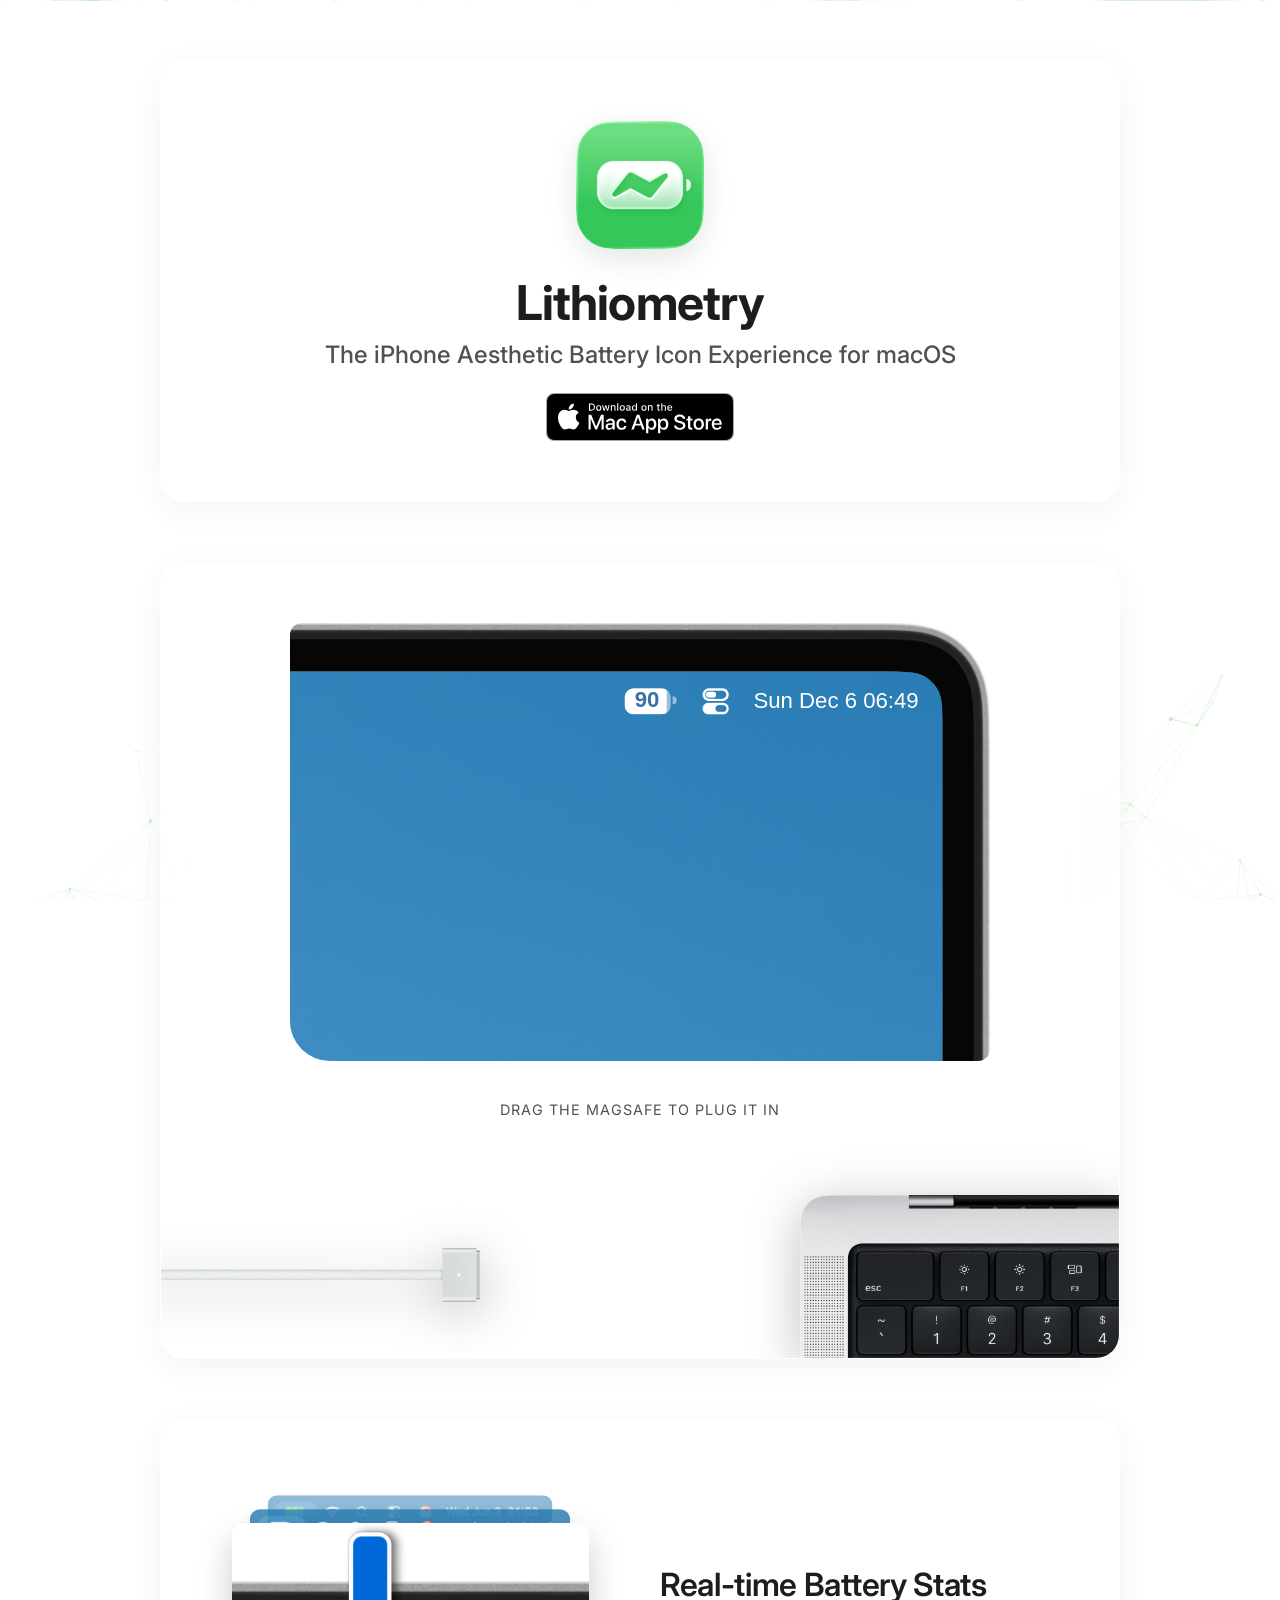
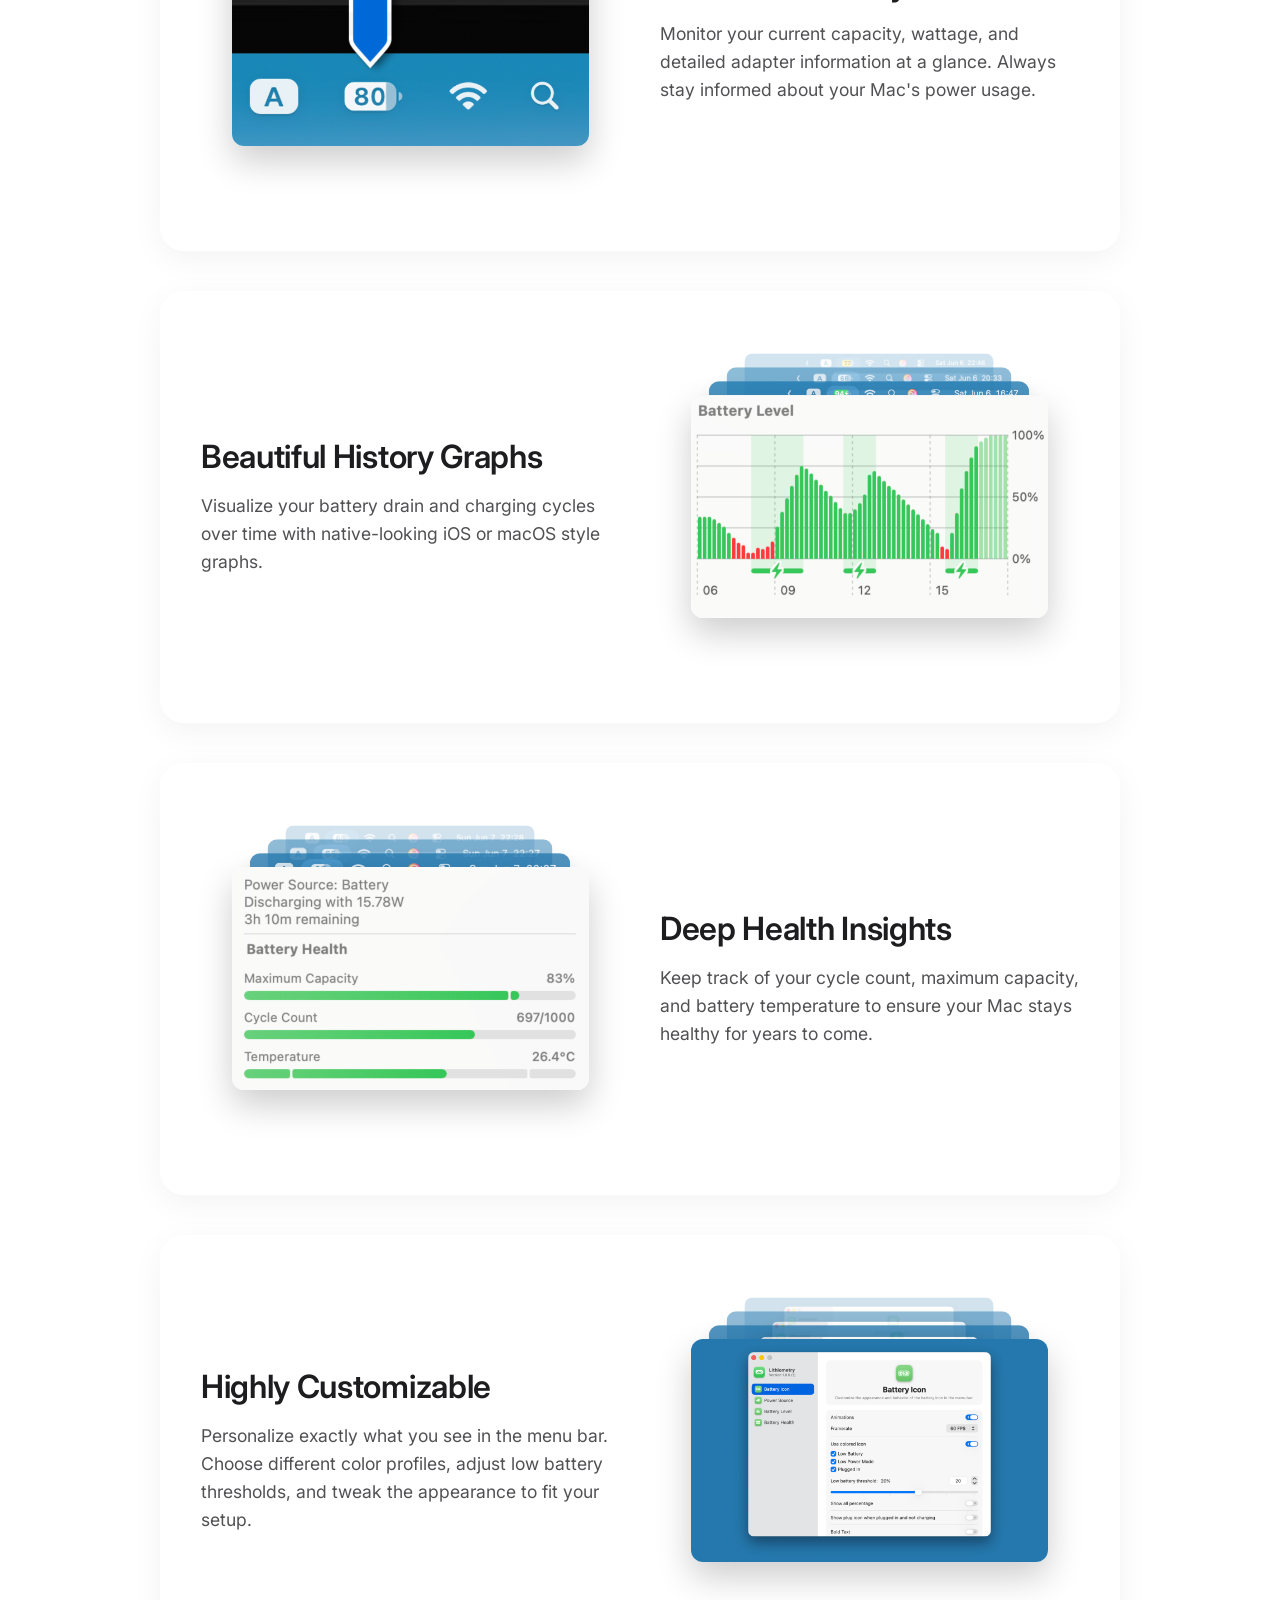
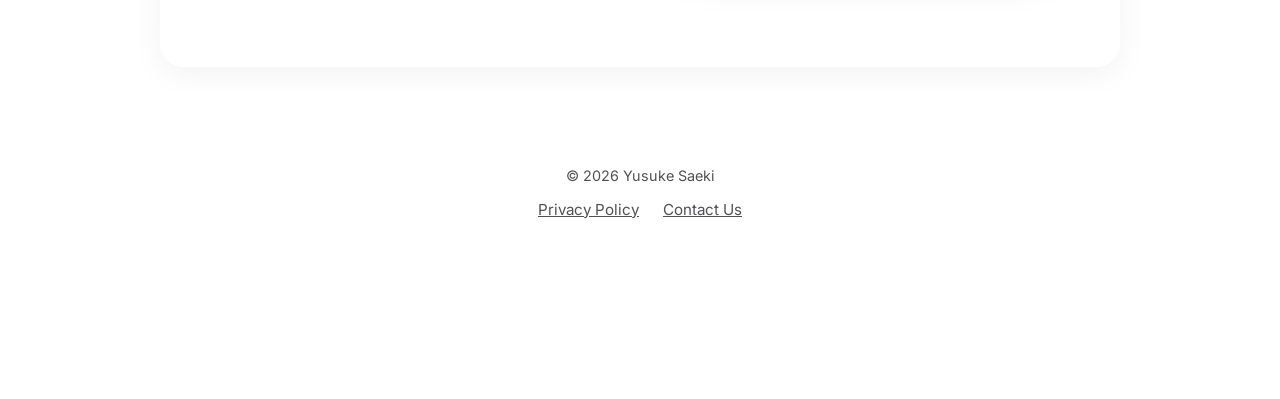
==== commit 4ffb71a4: "simplify page title" ====
--- a/lithiometry/index.html
+++ b/lithiometry/index.html
@@ -4,7 +4,7 @@
 <head>
     <meta charset="UTF-8">
     <meta name="viewport" content="width=device-width, initial-scale=1.0">
-    <title>Lithiometry - Advanced Battery Monitor</title>
+    <title>Lithiometry</title>
 
     <!-- Favicon -->
     <link rel="icon" type="image/png" href="../Resources/lithiometry_icon_default.png">
@@ -45,8 +45,11 @@
             <img src="../Resources/lithiometry_icon_default.png" alt="Lithiometry Icon" class="app-icon">
             <h1>Lithiometry</h1>
             <p class="tagline">The iPhone Aesthetic Battery Icon Experience for macOS</p>
-            <a href="https://apps.apple.com/app/lithiometry/id6769429618" style="user-select: none; -webkit-user-select: none; -webkit-user-drag: none;">
-                <img src="../Resources/Download-on-the-Mac-App-Store/US/Download_on_Mac_App_Store/Black_lockup/SVG/Download_on_the_Mac_App_Store_Badge_US-UK_RGB_blk_092917.svg" alt="Download on the Mac App Store" style="height: 48px; width: auto; display: block; user-select: none; -webkit-user-select: none; -webkit-user-drag: none;">
+            <a href="https://apps.apple.com/app/lithiometry/id6769429618"
+                style="user-select: none; -webkit-user-select: none; -webkit-user-drag: none;">
+                <img src="../Resources/Download-on-the-Mac-App-Store/US/Download_on_Mac_App_Store/Black_lockup/SVG/Download_on_the_Mac_App_Store_Badge_US-UK_RGB_blk_092917.svg"
+                    alt="Download on the Mac App Store"
+                    style="height: 48px; width: auto; display: block; user-select: none; -webkit-user-select: none; -webkit-user-drag: none;">
             </a>
         </header>
 
